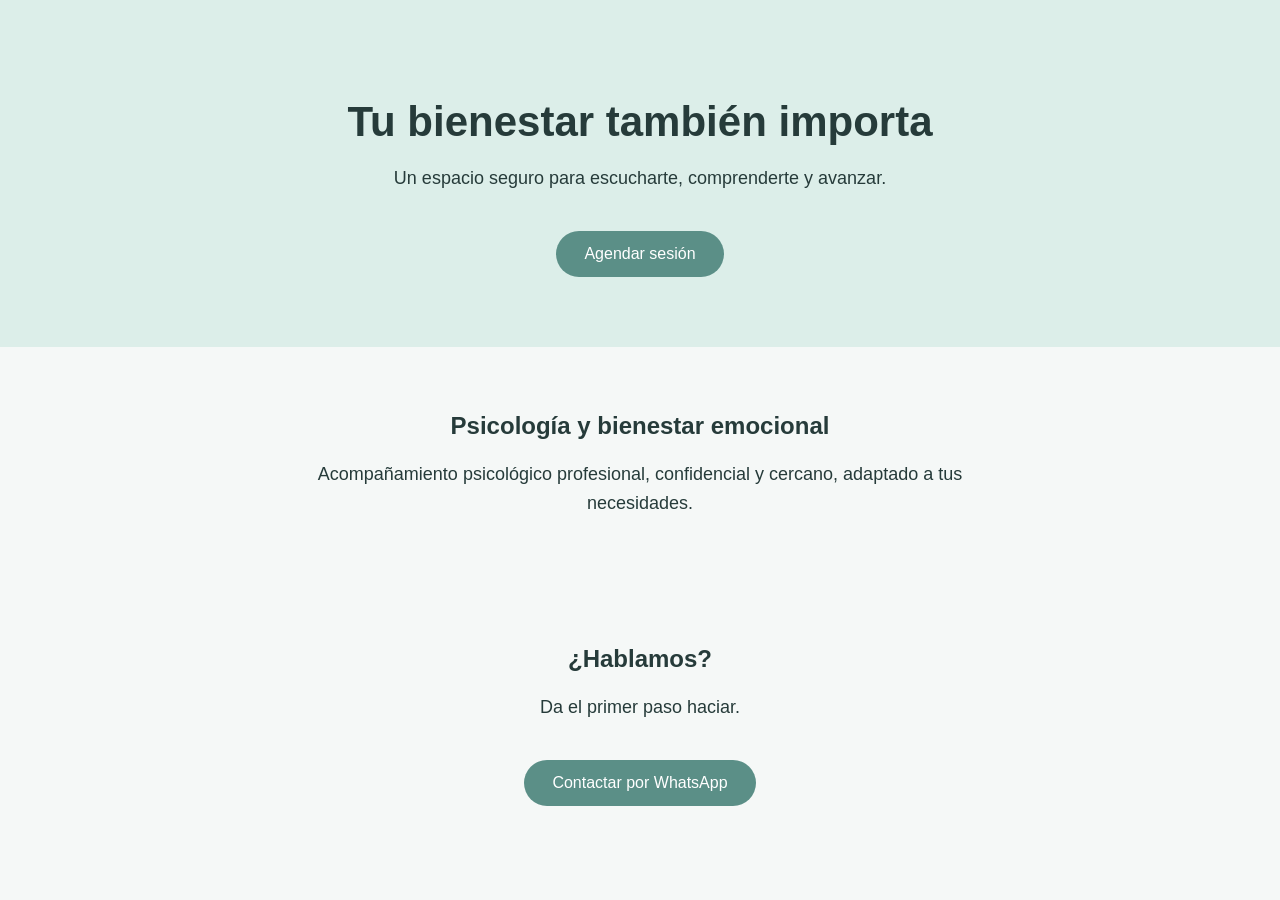
==== index.html @ 61c876c9 "borre" ====
<!DOCTYPE html>
<html lang="es">
<head>
  <meta charset="UTF-8">
  <meta name="viewport" content="width=device-width, initial-scale=1.0">
  <title>Psicología | Bienestar Emocional</title>
  <style>
    body {
      margin: 0;
      font-family: Arial, sans-serif;
      background: #f5f8f7;
      color: #263b3a;
      text-align: center;
    }

    header {
      padding: 70px 20px;
      background: #dceee9;
    }

    h1 {
      font-size: 42px;
      margin-bottom: 10px;
    }

    p {
      font-size: 18px;
      line-height: 1.6;
    }

    .btn {
      display: inline-block;
      margin-top: 20px;
      padding: 14px 28px;
      background: #5b8f87;
      color: white;
      text-decoration: none;
      border-radius: 30px;
    }

    section {
      padding: 45px 20px;
      max-width: 700px;
      margin: auto;
    }
  </style>
</head>

<body>

  <header>
    <h1>Tu bienestar también importa</h1>
    <p>Un espacio seguro para escucharte, comprenderte y avanzar.</p>
    <a href="#contacto" class="btn">Agendar sesión</a>
  </header>

  <section>
    <h2>Psicología y bienestar emocional</h2>
    <p>
      Acompañamiento psicológico profesional, confidencial y cercano,
      adaptado a tus necesidades.
    </p>
  </section>

  <section id="contacto">
    <h2>¿Hablamos?</h2>
    <p>Da el primer paso haciar.</p>
    <a href="https://wa.me/" class="btn">Contactar por WhatsApp</a>
  </section>

</body>
</html>
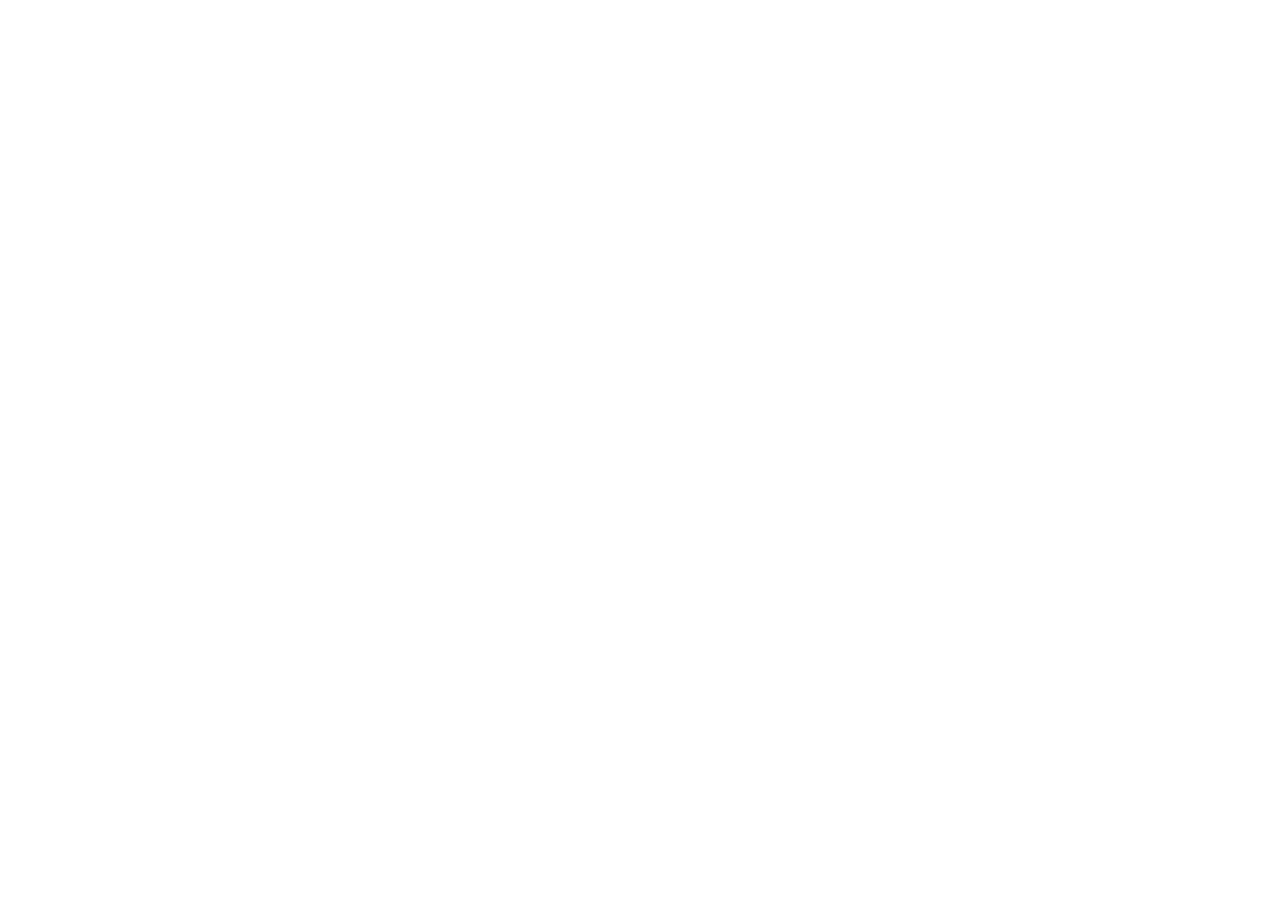
==== commit 35f6329f: "LIMPIE CODIGO" ====
--- a/index.html
+++ b/index.html
@@ -1,72 +1,17 @@
 <!DOCTYPE html>
-<html lang="es">
+<html lang="en">
 <head>
   <meta charset="UTF-8">
   <meta name="viewport" content="width=device-width, initial-scale=1.0">
-  <title>Psicología | Bienestar Emocional</title>
-  <style>
-    body {
-      margin: 0;
-      font-family: Arial, sans-serif;
-      background: #f5f8f7;
-      color: #263b3a;
-      text-align: center;
-    }
-
-    header {
-      padding: 70px 20px;
-      background: #dceee9;
-    }
-
-    h1 {
-      font-size: 42px;
-      margin-bottom: 10px;
-    }
-
-    p {
-      font-size: 18px;
-      line-height: 1.6;
-    }
-
-    .btn {
-      display: inline-block;
-      margin-top: 20px;
-      padding: 14px 28px;
-      background: #5b8f87;
-      color: white;
-      text-decoration: none;
-      border-radius: 30px;
-    }
-
-    section {
-      padding: 45px 20px;
-      max-width: 700px;
-      margin: auto;
-    }
-  </style>
+  <title>Document</title>
 </head>
-
+<link rel="stylesheet" href="css/styles.css">
+<script src="js/main.js"></script>
+<script src="js/menu.js"></script>
+<script src="js/especialistas.js"></script>
+<script src="js/reservas.js"></script>
+<script src="js/test-estres.js"></script>
 <body>
-
-  <header>
-    <h1>Tu bienestar también importa</h1>
-    <p>Un espacio seguro para escucharte, comprenderte y avanzar.</p>
-    <a href="#contacto" class="btn">Agendar sesión</a>
-  </header>
-
-  <section>
-    <h2>Psicología y bienestar emocional</h2>
-    <p>
-      Acompañamiento psicológico profesional, confidencial y cercano,
-      adaptado a tus necesidades.
-    </p>
-  </section>
-
-  <section id="contacto">
-    <h2>¿Hablamos?</h2>
-    <p>Da el primer paso haciar.</p>
-    <a href="https://wa.me/" class="btn">Contactar por WhatsApp</a>
-  </section>
-
+  
 </body>
 </html>
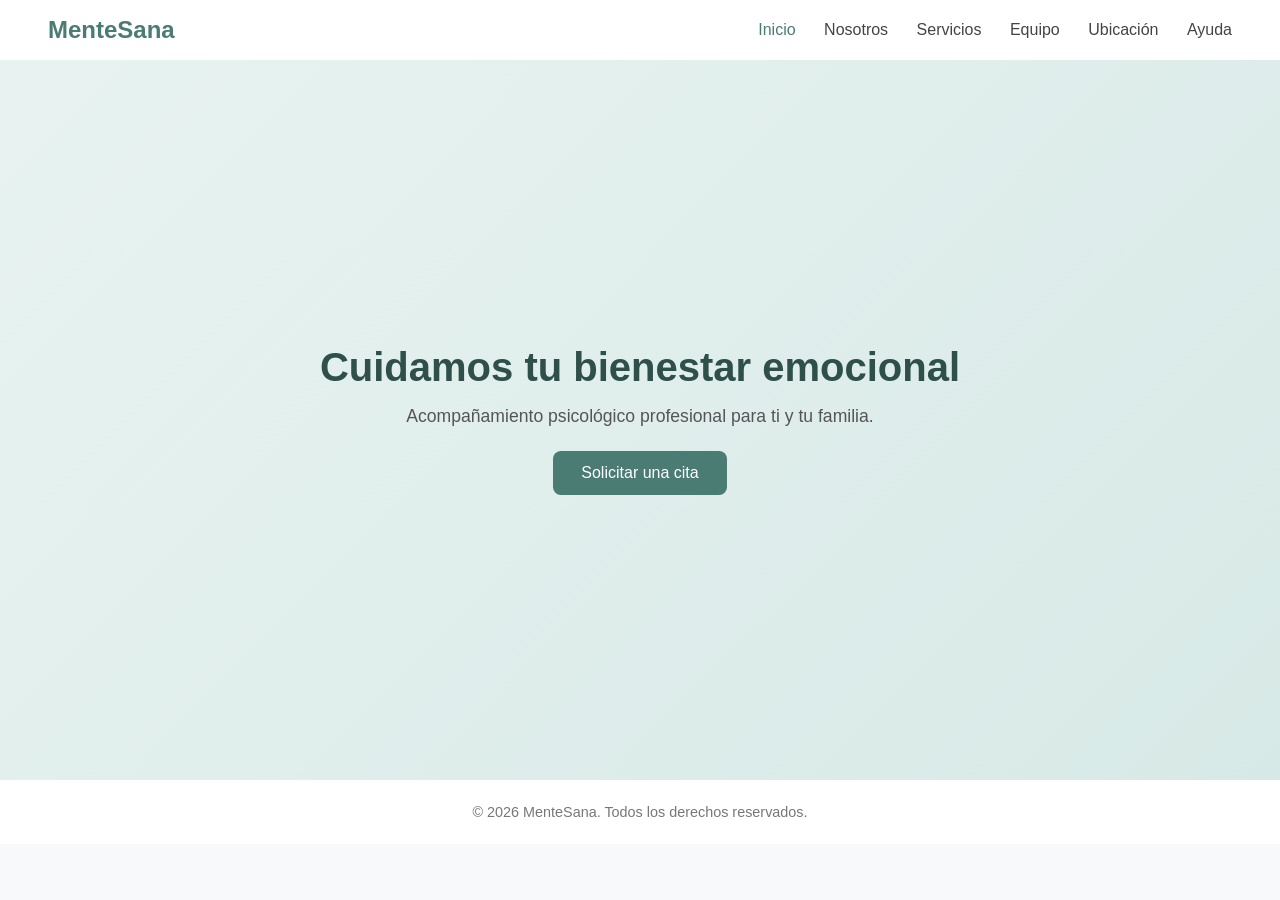
==== commit b3ab56e1: "modificacion" ====
--- a/index.html
+++ b/index.html
@@ -1,17 +1,36 @@
 <!DOCTYPE html>
-<html lang="en">
+<html lang="es">
 <head>
   <meta charset="UTF-8">
   <meta name="viewport" content="width=device-width, initial-scale=1.0">
-  <title>Document</title>
+  <title>Centro Psicológico | Inicio</title>
+  <link rel="stylesheet" href="css/styles.css">
 </head>
-<link rel="stylesheet" href="css/styles.css">
-<script src="js/main.js"></script>
-<script src="js/menu.js"></script>
-<script src="js/especialistas.js"></script>
-<script src="js/reservas.js"></script>
-<script src="js/test-estres.js"></script>
 <body>
-  
+
+  <header class="header">
+    <div class="logo">MenteSana</div>
+    <nav class="nav">
+      <a href="index.html" class="active">Inicio</a>
+      <a href="nosotros.html">Nosotros</a>
+      <a href="servicios.html">Servicios</a>
+      <a href="equipo.html">Equipo</a>
+      <a href="ubicacion.html">Ubicación</a>
+      <a href="ayuda.html">Ayuda</a>
+    </nav>
+  </header>
+
+  <section class="hero">
+    <div class="hero-content">
+      <h1>Cuidamos tu bienestar emocional</h1>
+      <p>Acompañamiento psicológico profesional para ti y tu familia.</p>
+      <a href="ayuda.html" class="btn">Solicitar una cita</a>
+    </div>
+  </section>
+
+  <footer class="footer">
+    <p>&copy; 2026 MenteSana. Todos los derechos reservados.</p>
+  </footer>
+
 </body>
 </html>
--- a/css/styles.css
+++ b/css/styles.css
@@ -0,0 +1,85 @@
+* {
+  margin: 0;
+  padding: 0;
+  box-sizing: border-box;
+  font-family: 'Segoe UI', sans-serif;
+}
+
+body {
+  background-color: #f7f9fb;
+  color: #2b2b2b;
+}
+
+/* Header */
+.header {
+  display: flex;
+  justify-content: space-between;
+  align-items: center;
+  padding: 1rem 3rem;
+  background-color: #ffffff;
+  box-shadow: 0 2px 6px rgba(0,0,0,0.08);
+}
+
+.logo {
+  font-size: 1.5rem;
+  font-weight: bold;
+  color: #4a7c73;
+}
+
+.nav a {
+  margin-left: 1.5rem;
+  text-decoration: none;
+  color: #444;
+  font-weight: 500;
+  transition: color 0.3s;
+}
+
+.nav a:hover,
+.nav a.active {
+  color: #4a7c73;
+}
+
+/* Hero */
+.hero {
+  height: 80vh;
+  display: flex;
+  align-items: center;
+  justify-content: center;
+  text-align: center;
+  background: linear-gradient(135deg, #e8f3f1, #d7e9e6);
+}
+
+.hero-content h1 {
+  font-size: 2.5rem;
+  margin-bottom: 1rem;
+  color: #2f4f4a;
+}
+
+.hero-content p {
+  font-size: 1.1rem;
+  margin-bottom: 1.5rem;
+  color: #555;
+}
+
+.btn {
+  display: inline-block;
+  padding: 0.8rem 1.8rem;
+  background-color: #4a7c73;
+  color: #fff;
+  text-decoration: none;
+  border-radius: 8px;
+  transition: background-color 0.3s;
+}
+
+.btn:hover {
+  background-color: #396056;
+}
+
+/* Footer */
+.footer {
+  text-align: center;
+  padding: 1.5rem;
+  background-color: #ffffff;
+  color: #777;
+  font-size: 0.9rem;
+}
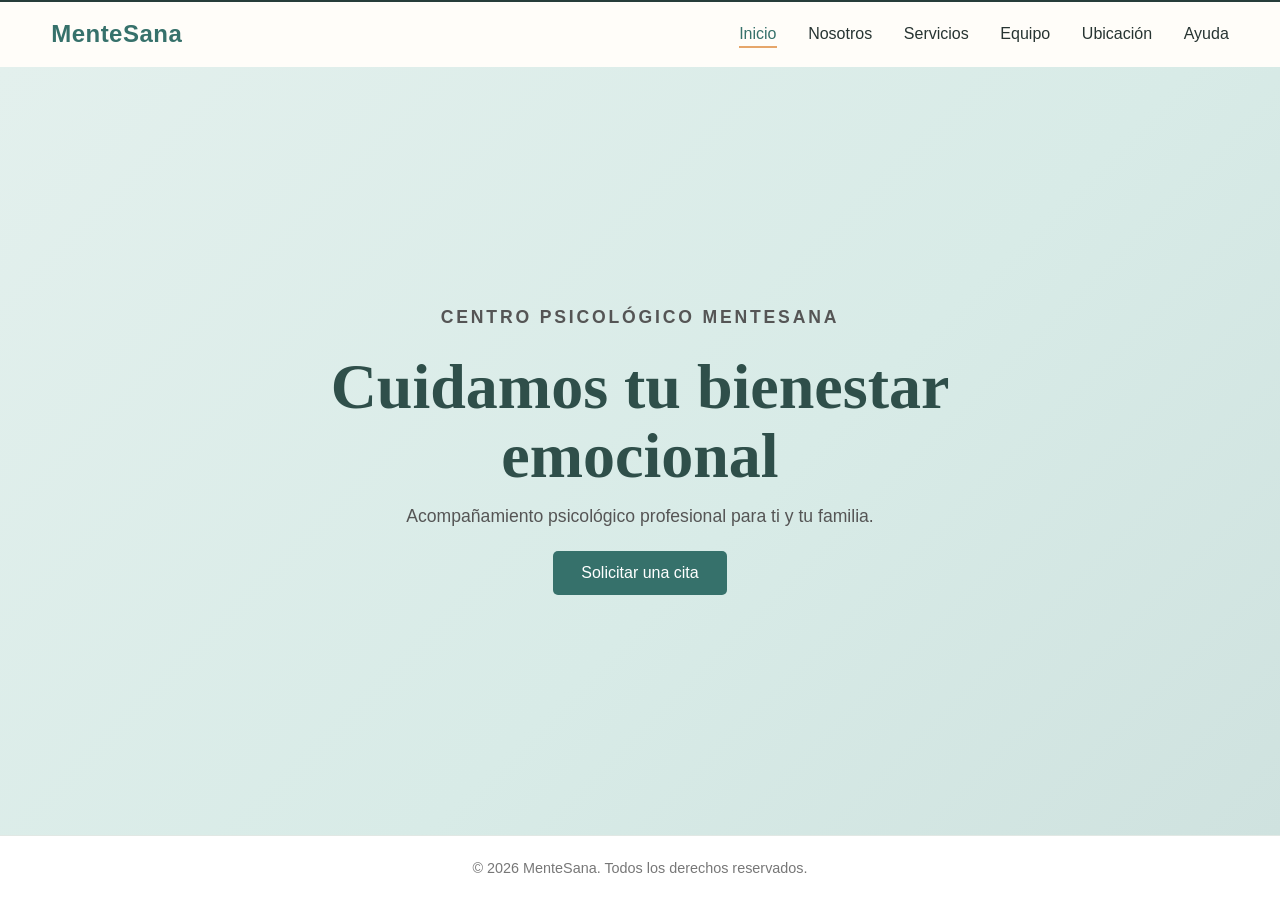
==== commit 3108adfd: "pestañas del web funcional" ====
--- a/index.html
+++ b/index.html
@@ -22,6 +22,7 @@
 
   <section class="hero">
     <div class="hero-content">
+      <p class="eyebrow">Centro psicológico MenteSana</p>
       <h1>Cuidamos tu bienestar emocional</h1>
       <p>Acompañamiento psicológico profesional para ti y tu familia.</p>
       <a href="ayuda.html" class="btn">Solicitar una cita</a>
--- a/css/styles.css
+++ b/css/styles.css
@@ -2,12 +2,15 @@
   margin: 0;
   padding: 0;
   box-sizing: border-box;
-  font-family: 'Segoe UI', sans-serif;
+  font-family: 'Trebuchet MS', sans-serif;
 }
 
 body {
-  background-color: #f7f9fb;
-  color: #2b2b2b;
+  min-height: 100vh;
+  display: flex;
+  flex-direction: column;
+  background: #f7f4ee;
+  color: #243d3b;
 }
 
 /* Header */
@@ -15,42 +18,63 @@
   display: flex;
   justify-content: space-between;
   align-items: center;
-  padding: 1rem 3rem;
-  background-color: #ffffff;
-  box-shadow: 0 2px 6px rgba(0,0,0,0.08);
+  padding: 1.15rem 3.2rem;
+  background-color: #fffdf9;
+  border-top: 2px solid #263d3b;
+  box-shadow: 0 4px 18px rgba(36, 61, 59, 0.08);
 }
 
 .logo {
+  text-decoration: none;
   font-size: 1.5rem;
   font-weight: bold;
-  color: #4a7c73;
+  letter-spacing: 0.02em;
+  color: #36716b;
 }
 
 .nav a {
-  margin-left: 1.5rem;
+  margin-left: 1.7rem;
   text-decoration: none;
-  color: #444;
+  color: #273432;
   font-weight: 500;
-  transition: color 0.3s;
+  transition: color 0.2s, border-color 0.2s;
+  border-bottom: 2px solid transparent;
+  padding-bottom: 0.25rem;
 }
 
 .nav a:hover,
 .nav a.active {
-  color: #4a7c73;
+  color: #36716b;
+  border-color: #e6a66a;
 }
 
 /* Hero */
 .hero {
-  height: 80vh;
+  flex: 1;
+  min-height: 72vh;
   display: flex;
   align-items: center;
   justify-content: center;
   text-align: center;
-  background: linear-gradient(135deg, #e8f3f1, #d7e9e6);
+  background: linear-gradient(135deg, #e3f0ed 0%, #d8ebe7 58%, #cfe2df 100%);
+  padding: 5rem 1.5rem;
+}
+
+.hero-content { max-width: 850px; }
+
+.eyebrow {
+  color: #d27e43;
+  font-size: 0.78rem;
+  font-weight: bold;
+  letter-spacing: 0.16em;
+  text-transform: uppercase;
+  margin-bottom: 1rem;
 }
 
 .hero-content h1 {
-  font-size: 2.5rem;
+  font-family: Georgia, serif;
+  font-size: clamp(2.4rem, 5vw, 4.2rem);
+  line-height: 1.08;
   margin-bottom: 1rem;
   color: #2f4f4a;
 }
@@ -64,15 +88,48 @@
 .btn {
   display: inline-block;
   padding: 0.8rem 1.8rem;
-  background-color: #4a7c73;
+  background-color: #36716b;
   color: #fff;
   text-decoration: none;
-  border-radius: 8px;
-  transition: background-color 0.3s;
+  border-radius: 5px;
+  transition: background-color 0.2s, transform 0.2s;
 }
 
 .btn:hover {
-  background-color: #396056;
+  background-color: #285b56;
+  transform: translateY(-2px);
+}
+
+.page-shell { width: min(1100px, calc(100% - 3rem)); margin: 0 auto; flex: 1; padding: 5.5rem 0; }
+.page-heading { max-width: 720px; margin-bottom: 3rem; }
+.page-heading h1 { font-family: Georgia, serif; font-size: clamp(2rem, 4vw, 3.5rem); line-height: 1.1; margin-bottom: 1rem; color: #2f4f4a; }
+.page-heading > p:last-child { color: #61706d; font-size: 1.08rem; line-height: 1.7; }
+.about-grid, .team-grid, .services-grid { display: grid; grid-template-columns: repeat(2, 1fr); gap: 1.25rem; }
+.feature-panel, .team-card, .service-card { background: #fffdf9; border: 1px solid #dce7e2; border-radius: 6px; padding: 2rem; box-shadow: 0 12px 30px rgba(36, 61, 59, 0.06); }
+.feature-panel h2, .team-card h2, .service-card h2 { font-family: Georgia, serif; margin: 1rem 0 0.75rem; color: #2f4f4a; }
+.feature-panel p, .team-card p, .service-card p { color: #64716f; line-height: 1.65; }
+.panel-number, .service-icon { color: #d27e43; font-weight: bold; letter-spacing: 0.1em; }
+.footer { margin-top: auto; text-align: center; padding: 1.5rem; background-color: #fffdf9; color: #77817f; font-size: 0.9rem; border-top: 1px solid #e1e8e4; }
+.team-grid, .services-grid { grid-template-columns: repeat(3, 1fr); }
+.avatar { width: 64px; height: 64px; display: grid; place-items: center; border-radius: 50%; background: #d8ebe7; color: #36716b; font-weight: bold; font-size: 1.15rem; }
+.avatar-alt { background: #f5dfca; color: #b86837; }
+.role, .location-label { color: #d27e43 !important; font-weight: bold; font-size: 0.85rem; }
+.location-panel, .contact-panel { display: flex; justify-content: space-between; align-items: center; gap: 2rem; padding: 2.5rem; border-radius: 6px; background: #2f5b56; color: #fffdf9; }
+.location-panel h2, .contact-panel h2 { font-family: Georgia, serif; margin: 0.7rem 0; font-size: 2rem; }
+.location-panel p, .contact-panel p { line-height: 1.7; color: #dcece8; }
+.location-panel .btn, .contact-panel .btn { background: #e6a66a; color: #243d3b; white-space: nowrap; }
+.muted { opacity: 0.8; margin-top: 0.5rem; }
+.services-grid { grid-template-columns: repeat(3, 1fr); }
+.service-card-featured { background: #e3f0ed; border-color: #b8d6d0; transform: translateY(-0.75rem); }
+
+@media (max-width: 760px) {
+  .header { align-items: flex-start; flex-direction: column; gap: 1rem; padding: 1rem 1.25rem; }
+  .nav { display: flex; flex-wrap: wrap; gap: 0.65rem 1rem; }
+  .nav a, .nav a:first-child { margin-left: 0; }
+  .page-shell { width: min(100% - 2rem, 600px); padding: 3.5rem 0; }
+  .about-grid, .team-grid, .services-grid { grid-template-columns: 1fr; }
+  .service-card-featured { transform: none; }
+  .location-panel, .contact-panel { align-items: flex-start; flex-direction: column; padding: 1.75rem; }
 }
 
 /* Footer */
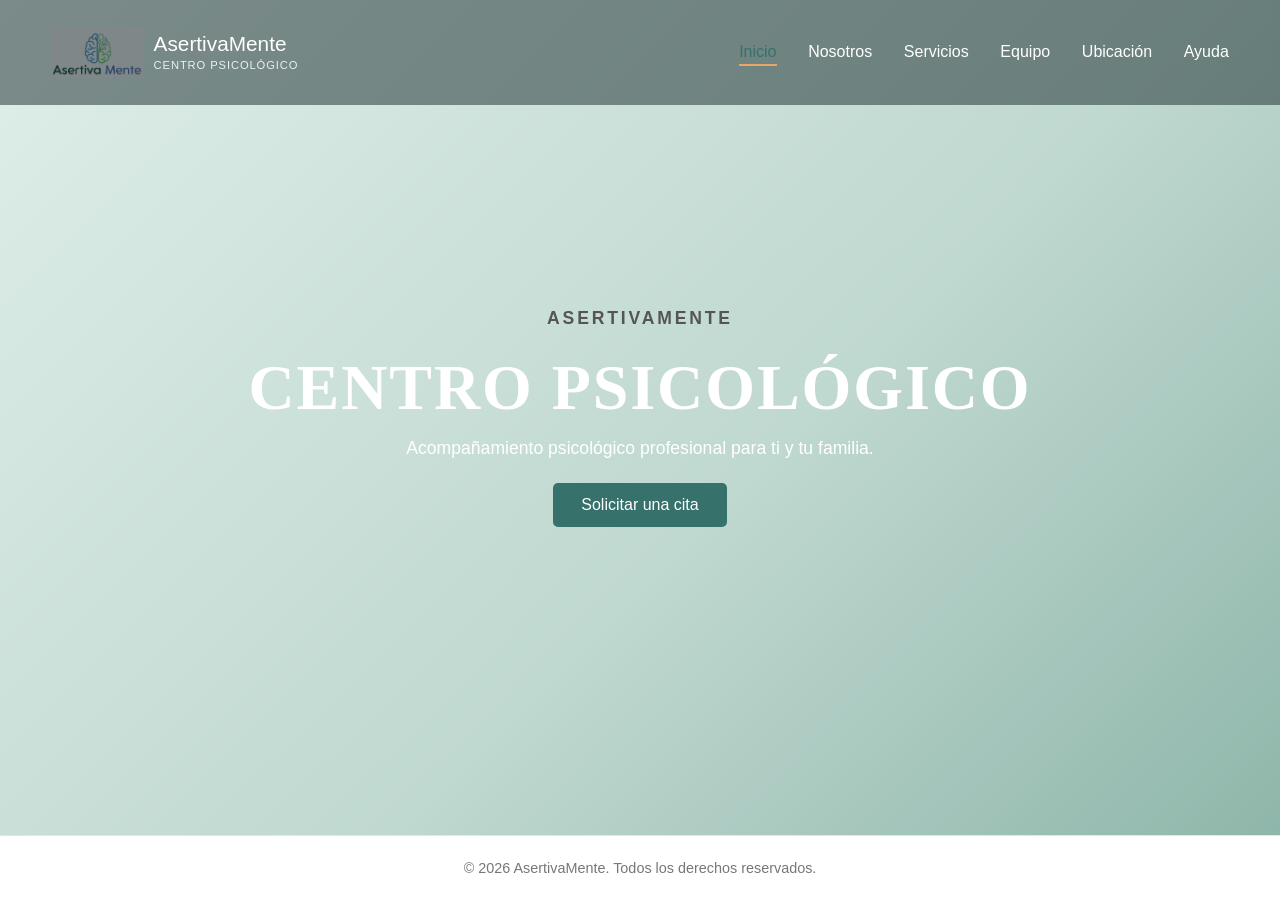
==== commit 23c66cba: "primer diseño del logo" ====
--- a/index.html
+++ b/index.html
@@ -8,8 +8,11 @@
 </head>
 <body>
 
-  <header class="header">
-    <div class="logo">MenteSana</div>
+  <header class="header home-header">
+    <a class="brand" href="index.html" aria-label="AsertivaMente, inicio">
+      <img src="img/logocentro.png" alt="Logo AsertivaMente Centro Psicológico">
+      <span class="brand-copy"><strong>AsertivaMente</strong><small>Centro Psicológico</small></span>
+    </a>
     <nav class="nav">
       <a href="index.html" class="active">Inicio</a>
       <a href="nosotros.html">Nosotros</a>
@@ -22,15 +25,15 @@
 
   <section class="hero">
     <div class="hero-content">
-      <p class="eyebrow">Centro psicológico MenteSana</p>
-      <h1>Cuidamos tu bienestar emocional</h1>
+      <p class="eyebrow">AsertivaMente</p>
+      <h1>Centro psicológico</h1>
       <p>Acompañamiento psicológico profesional para ti y tu familia.</p>
       <a href="ayuda.html" class="btn">Solicitar una cita</a>
     </div>
   </section>
 
   <footer class="footer">
-    <p>&copy; 2026 MenteSana. Todos los derechos reservados.</p>
+    <p>&copy; 2026 AsertivaMente. Todos los derechos reservados.</p>
   </footer>
 
 </body>
--- a/css/styles.css
+++ b/css/styles.css
@@ -19,9 +19,68 @@
   justify-content: space-between;
   align-items: center;
   padding: 1.15rem 3.2rem;
-  background-color: #fffdf9;
+  background-color: #eef0ee;
   border-top: 2px solid #263d3b;
   box-shadow: 0 4px 18px rgba(36, 61, 59, 0.08);
+}
+
+.brand {
+  display: inline-flex;
+  align-items: center;
+  gap: 0.65rem;
+  color: #145a55;
+  text-decoration: none;
+  font-size: 1.15rem;
+  font-weight: 400;
+  white-space: nowrap;
+}
+
+.brand img {
+  width: 92px;
+  height: 68px;
+  display: block;
+  object-fit: contain;
+  mix-blend-mode: multiply;
+}
+
+.brand-copy {
+  display: flex;
+  flex-direction: column;
+  line-height: 1.1;
+}
+
+.brand-copy strong {
+  font-size: 1.3rem;
+  font-weight: 500;
+}
+
+.brand-copy small {
+  margin-top: 0.22rem;
+  color: #5f7890;
+  font-size: 0.7rem;
+  letter-spacing: 0.08em;
+  text-transform: uppercase;
+}
+
+.home-header {
+  position: absolute;
+  z-index: 2;
+  width: 100%;
+  background: rgba(22, 40, 42, 0.5);
+  border-top: 0;
+  box-shadow: none;
+}
+
+.home-header .nav a {
+  color: #fff;
+}
+
+.home-header .brand {
+  color: #fff;
+}
+
+.home-header .brand-copy small {
+  color: #e8f2f0;
 }
 
 .logo {
@@ -56,7 +115,7 @@
   align-items: center;
   justify-content: center;
   text-align: center;
-  background: linear-gradient(135deg, #e3f0ed 0%, #d8ebe7 58%, #cfe2df 100%);
+  background: linear-gradient(135deg, #dfeee9 0%, #bfd8d0 58%, #8fb6aa 100%);
   padding: 5rem 1.5rem;
 }
 
@@ -77,6 +136,16 @@
   line-height: 1.08;
   margin-bottom: 1rem;
   color: #2f4f4a;
+}
+
+.home-header + .hero .hero-content h1 {
+  color: #fff;
+  text-transform: uppercase;
+  letter-spacing: 0.03em;
+}
+
+.home-header + .hero .hero-content p:not(.eyebrow) {
+  color: #fff;
 }
 
 .hero-content p {
@@ -124,8 +193,11 @@
 
 @media (max-width: 760px) {
   .header { align-items: flex-start; flex-direction: column; gap: 1rem; padding: 1rem 1.25rem; }
+  .home-header { position: relative; background: #2f5b56; }
   .nav { display: flex; flex-wrap: wrap; gap: 0.65rem 1rem; }
   .nav a, .nav a:first-child { margin-left: 0; }
+  .brand img { width: 78px; height: 58px; }
+  .brand-copy strong { font-size: 1.1rem; }
   .page-shell { width: min(100% - 2rem, 600px); padding: 3.5rem 0; }
   .about-grid, .team-grid, .services-grid { grid-template-columns: 1fr; }
   .service-card-featured { transform: none; }
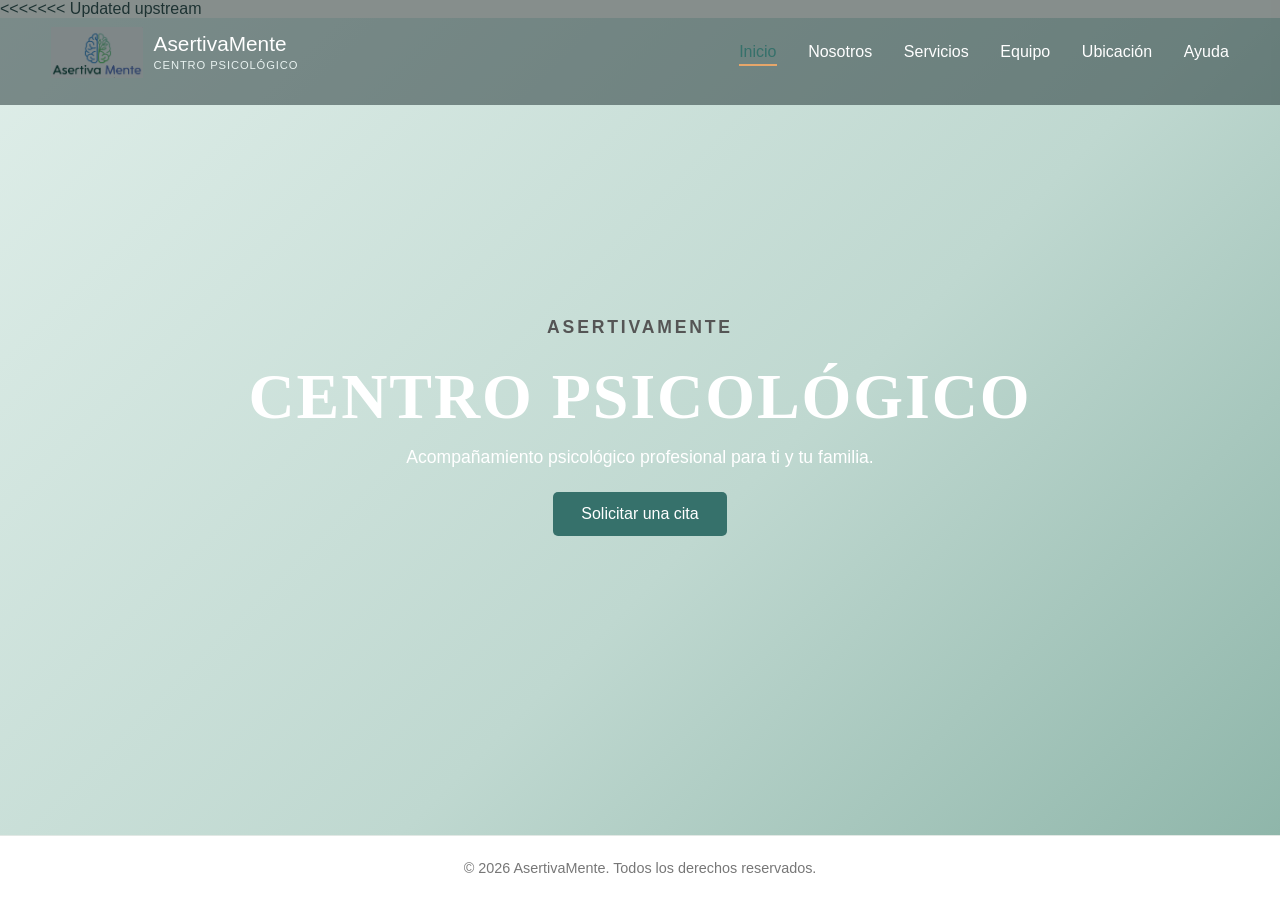
==== commit df355875: "mod9" ====
--- a/index.html
+++ b/index.html
@@ -3,7 +3,8 @@
 <head>
   <meta charset="UTF-8">
   <meta name="viewport" content="width=device-width, initial-scale=1.0">
-  <title>Centro Psicológico | Inicio</title>
+<<<<<<< Updated upstream
+  <title>Centr Psicológico | Inicio</title>
   <link rel="stylesheet" href="css/styles.css">
 </head>
 <body>
@@ -35,6 +36,6 @@
   <footer class="footer">
     <p>&copy; 2026 AsertivaMente. Todos los derechos reservados.</p>
   </footer>
-
+    
 </body>
 </html>
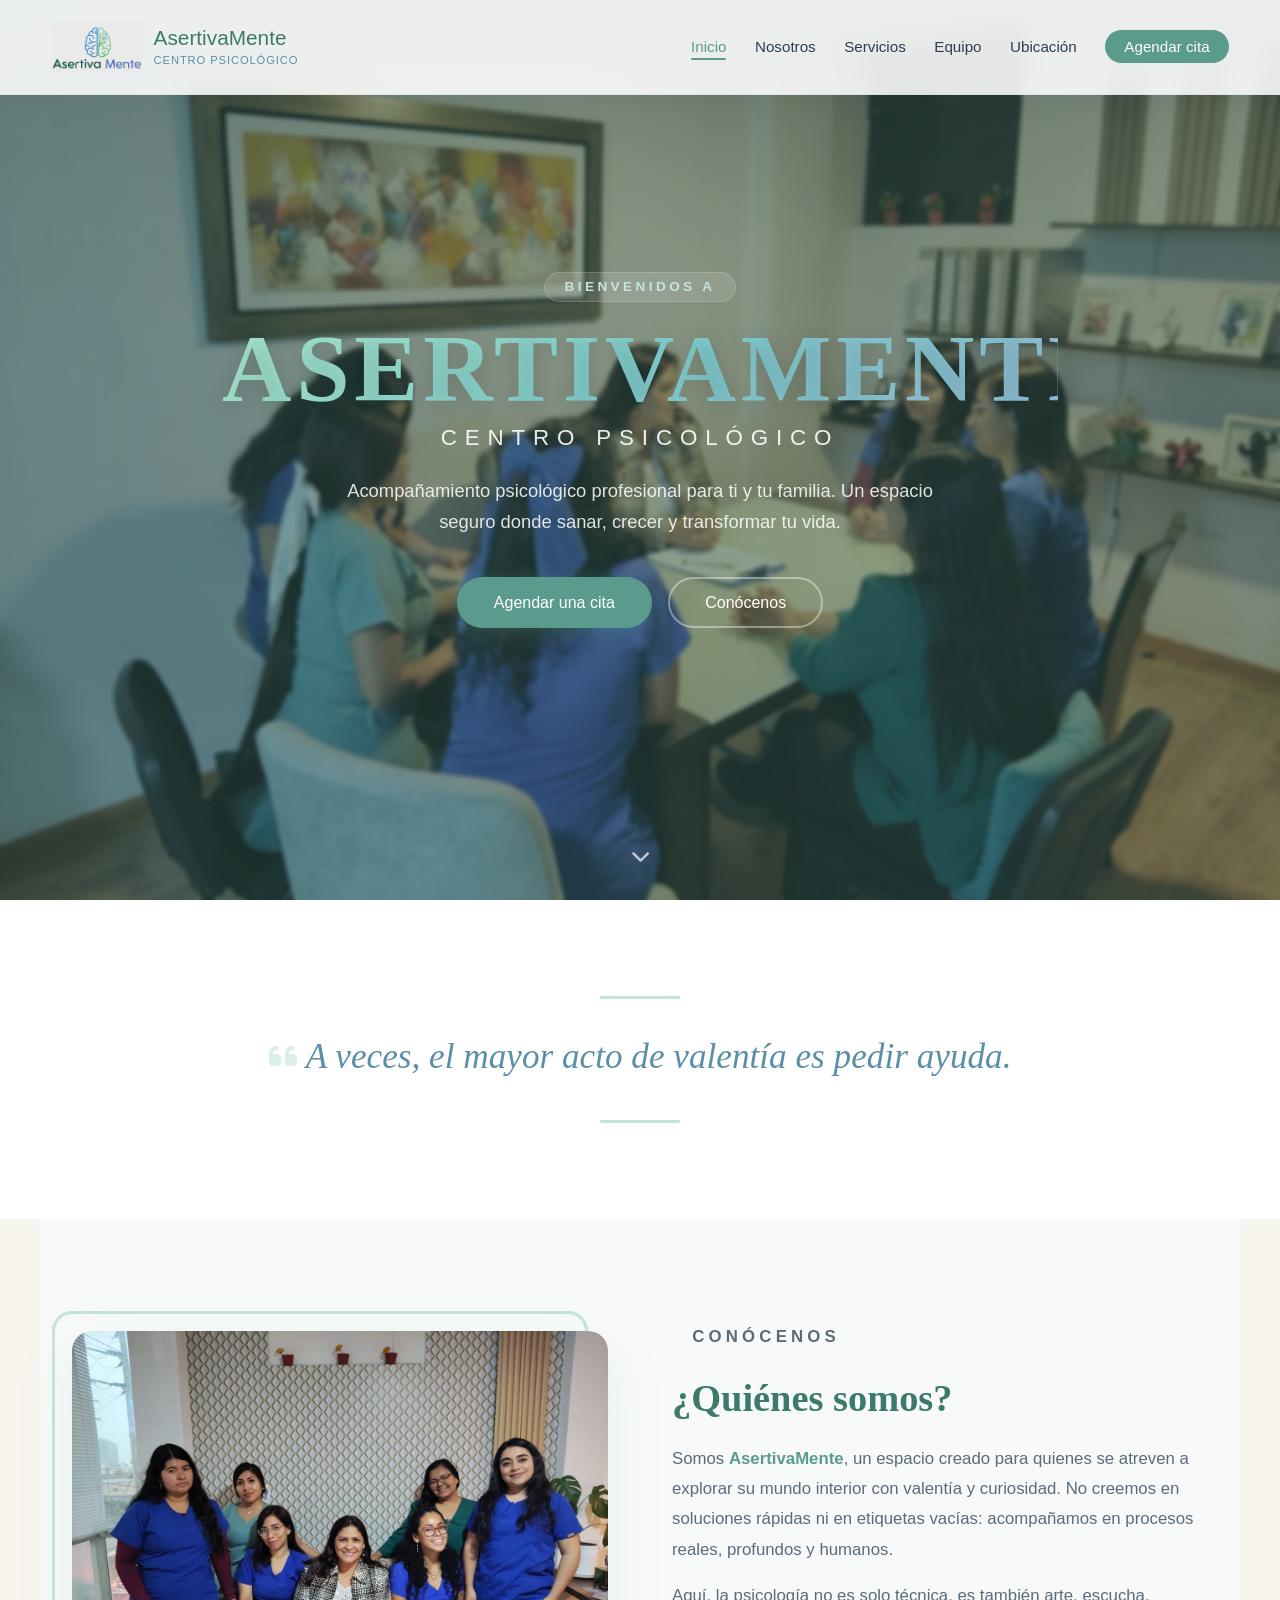
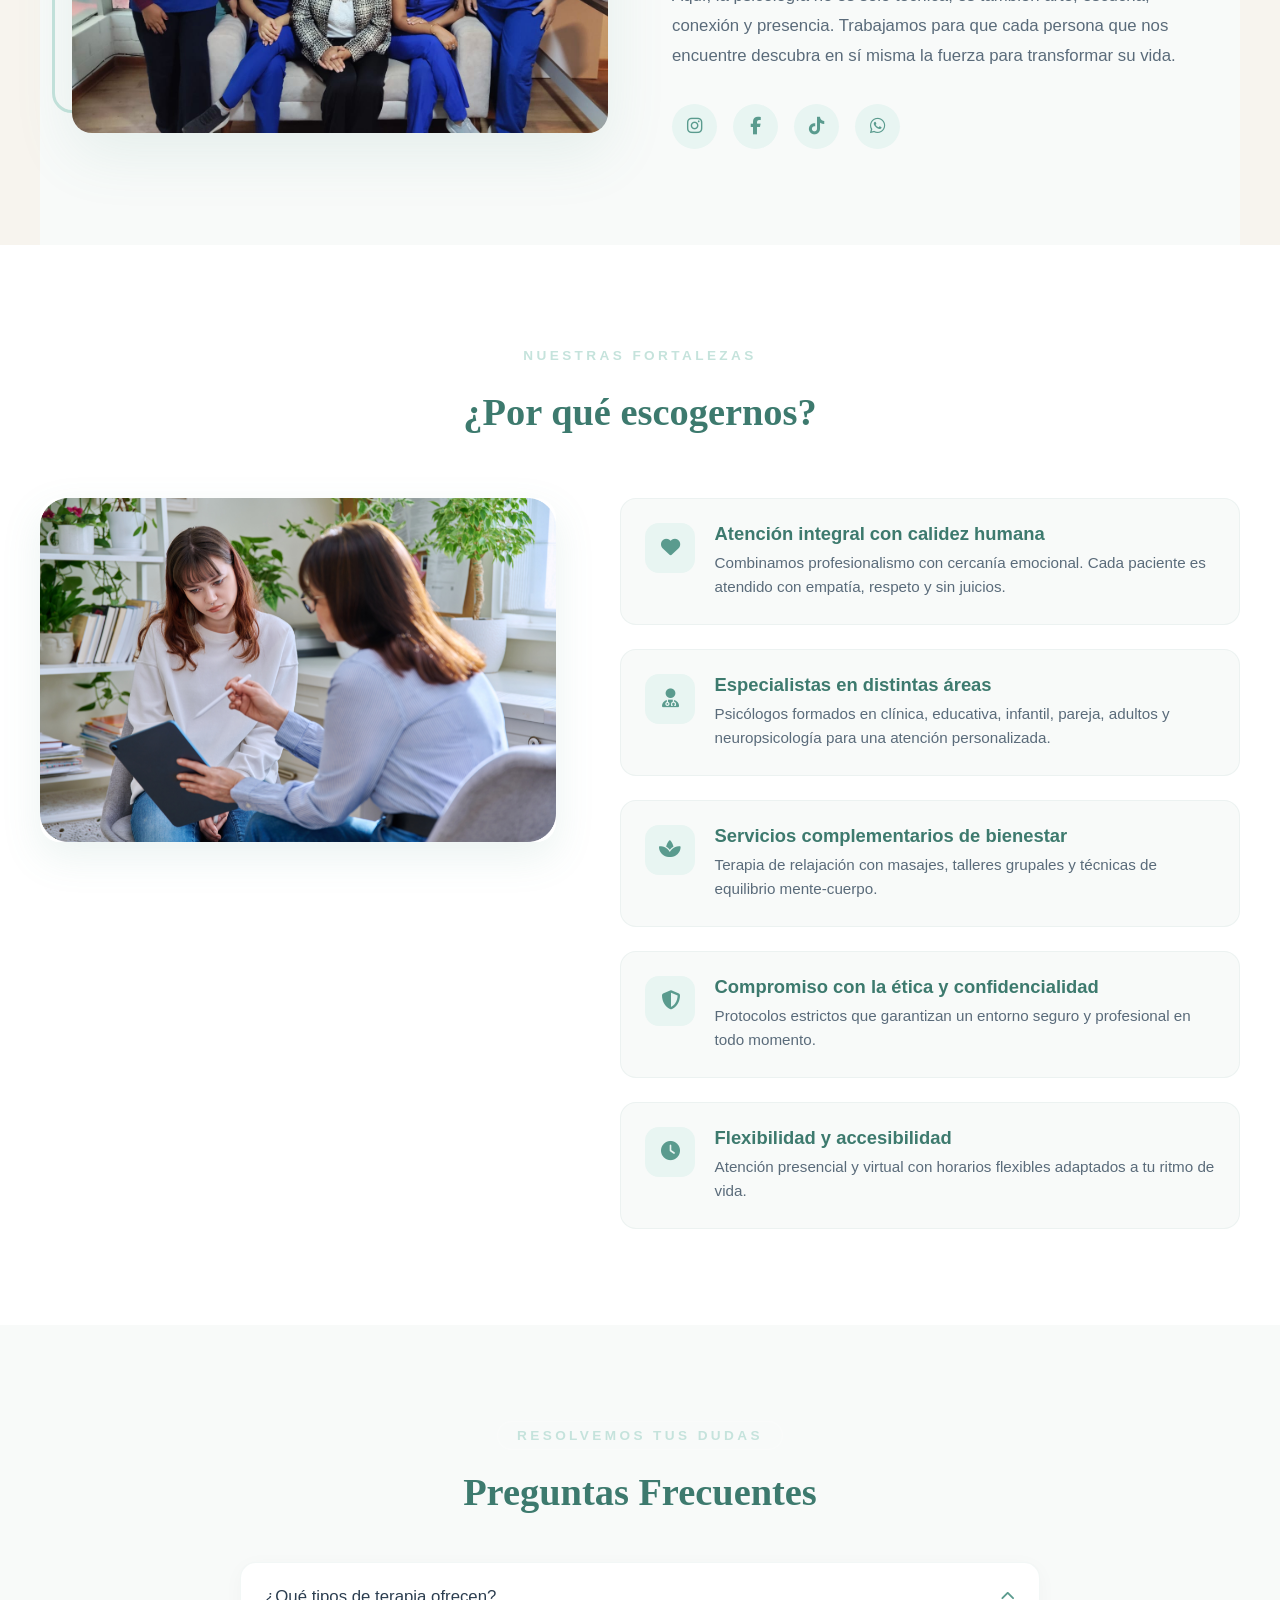
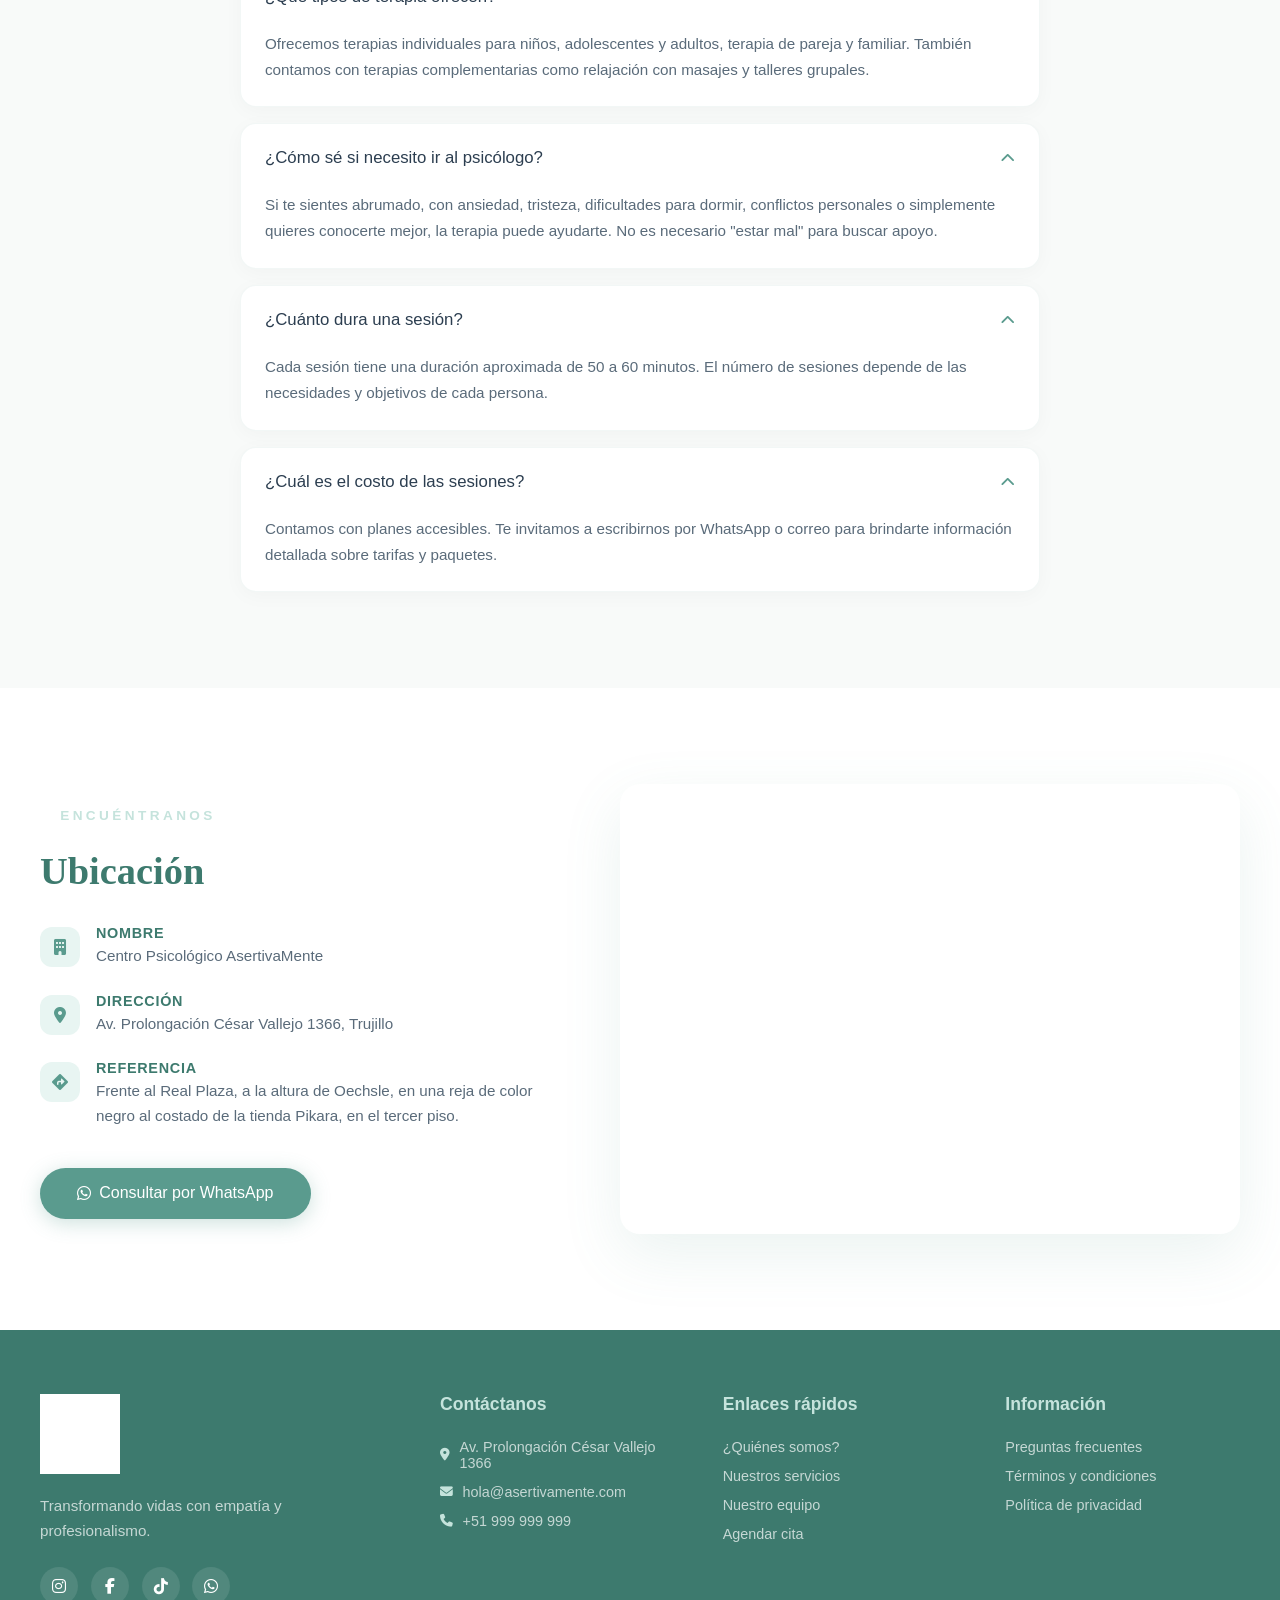
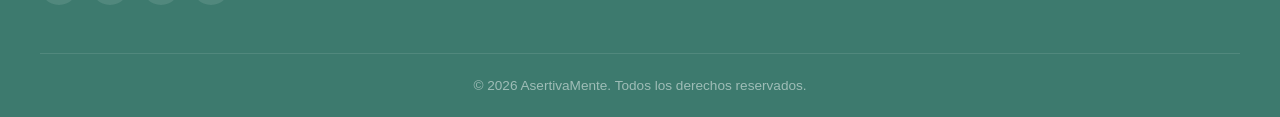
==== commit 12d8d2fb: "dando primer boceto a la web de inicio" ====
--- a/index.html
+++ b/index.html
@@ -3,39 +3,270 @@
 <head>
   <meta charset="UTF-8">
   <meta name="viewport" content="width=device-width, initial-scale=1.0">
-<<<<<<< Updated upstream
-  <title>Centr Psicológico | Inicio</title>
+  <title>AsertivaMente | Centro Psicológico en Trujillo</title>
   <link rel="stylesheet" href="css/styles.css">
+  <link rel="stylesheet" href="https://cdnjs.cloudflare.com/ajax/libs/font-awesome/6.4.0/css/all.min.css">
 </head>
 <body>
 
-  <header class="header home-header">
+  <header class="header home-header" id="header">
     <a class="brand" href="index.html" aria-label="AsertivaMente, inicio">
       <img src="img/logocentro.png" alt="Logo AsertivaMente Centro Psicológico">
       <span class="brand-copy"><strong>AsertivaMente</strong><small>Centro Psicológico</small></span>
     </a>
-    <nav class="nav">
+    <button class="menu-toggle" id="menuToggle" aria-label="Abrir menú">
+      <i class="fas fa-bars"></i>
+    </button>
+    <nav class="nav" id="mainNav" aria-label="Navegación principal">
       <a href="index.html" class="active">Inicio</a>
       <a href="nosotros.html">Nosotros</a>
       <a href="servicios.html">Servicios</a>
       <a href="equipo.html">Equipo</a>
       <a href="ubicacion.html">Ubicación</a>
-      <a href="ayuda.html">Ayuda</a>
+      <a href="ayuda.html" class="nav-cta">Agendar cita</a>
     </nav>
   </header>
 
-  <section class="hero">
-    <div class="hero-content">
-      <p class="eyebrow">AsertivaMente</p>
-      <h1>Centro psicológico</h1>
-      <p>Acompañamiento psicológico profesional para ti y tu familia.</p>
-      <a href="ayuda.html" class="btn">Solicitar una cita</a>
+  <main>
+    <!-- HERO -->
+    <section class="hero-home">
+      <div class="hero-overlay"></div>
+      <div class="hero-content-home reveal">
+        <p class="eyebrow-home">Bienvenidos a</p>
+        <h1 class="hero-title">ASERTIVAMENTE</h1>
+        <p class="hero-subtitle">Centro Psicológico</p>
+        <p class="hero-desc">Acompañamiento psicológico profesional para ti y tu familia. Un espacio seguro donde sanar, crecer y transformar tu vida.</p>
+        <div class="hero-buttons">
+          <a href="ayuda.html" class="btn btn-primary">Agendar una cita</a>
+          <a href="#quienes-somos" class="btn btn-outline">Conócenos</a>
+        </div>
+      </div>
+      <div class="scroll-indicator">
+        <i class="fas fa-chevron-down"></i>
+      </div>
+    </section>
+
+    <!-- CITA -->
+    <section class="quote-section">
+      <div class="quote-container reveal">
+        <div class="quote-line"></div>
+        <blockquote>
+          <i class="fas fa-quote-left quote-icon"></i>
+          A veces, el mayor acto de valentía es pedir ayuda.
+        </blockquote>
+        <div class="quote-line"></div>
+      </div>
+    </section>
+
+    <!-- ¿QUIÉNES SOMOS? -->
+    <section class="about-home" id="quienes-somos">
+      <div class="about-image reveal-left">
+        <img src="img/equipo.jpg" alt="Equipo de psicólogos AsertivaMente">
+        <div class="about-image-decor"></div>
+      </div>
+      <div class="about-content reveal-right">
+        <p class="eyebrow-home">Conócenos</p>
+        <h2>¿Quiénes somos?</h2>
+        <p>Somos <strong>AsertivaMente</strong>, un espacio creado para quienes se atreven a explorar su mundo interior con valentía y curiosidad. No creemos en soluciones rápidas ni en etiquetas vacías: acompañamos en procesos reales, profundos y humanos.</p>
+        <p>Aquí, la psicología no es solo técnica, es también arte, escucha, conexión y presencia. Trabajamos para que cada persona que nos encuentre descubra en sí misma la fuerza para transformar su vida.</p>
+        <div class="social-links">
+          <a href="#" aria-label="Instagram"><i class="fab fa-instagram"></i></a>
+          <a href="#" aria-label="Facebook"><i class="fab fa-facebook-f"></i></a>
+          <a href="#" aria-label="TikTok"><i class="fab fa-tiktok"></i></a>
+          <a href="#" aria-label="WhatsApp"><i class="fab fa-whatsapp"></i></a>
+        </div>
+      </div>
+    </section>
+
+    <!-- ¿POR QUÉ ESCOGERNOS? -->
+    <section class="why-us">
+      <div class="why-header reveal">
+        <p class="eyebrow-home">Nuestras fortalezas</p>
+        <h2>¿Por qué escogernos?</h2>
+      </div>
+      <div class="why-wrapper">
+        <div class="why-image reveal-left">
+          <img src="img/porque-escogernos.png" alt="Diversidad y bienestar emocional">
+        </div>
+        <div class="why-grid">
+          <article class="why-card reveal">
+            <div class="why-icon"><i class="fas fa-heart"></i></div>
+            <div class="why-text">
+              <h3>Atención integral con calidez humana</h3>
+              <p>Combinamos profesionalismo con cercanía emocional. Cada paciente es atendido con empatía, respeto y sin juicios.</p>
+            </div>
+          </article>
+          <article class="why-card reveal">
+            <div class="why-icon"><i class="fas fa-user-md"></i></div>
+            <div class="why-text">
+              <h3>Especialistas en distintas áreas</h3>
+              <p>Psicólogos formados en clínica, educativa, infantil, pareja, adultos y neuropsicología para una atención personalizada.</p>
+            </div>
+          </article>
+          <article class="why-card reveal">
+            <div class="why-icon"><i class="fas fa-spa"></i></div>
+            <div class="why-text">
+              <h3>Servicios complementarios de bienestar</h3>
+              <p>Terapia de relajación con masajes, talleres grupales y técnicas de equilibrio mente-cuerpo.</p>
+            </div>
+          </article>
+          <article class="why-card reveal">
+            <div class="why-icon"><i class="fas fa-shield-alt"></i></div>
+            <div class="why-text">
+              <h3>Compromiso con la ética y confidencialidad</h3>
+              <p>Protocolos estrictos que garantizan un entorno seguro y profesional en todo momento.</p>
+            </div>
+          </article>
+          <article class="why-card reveal">
+            <div class="why-icon"><i class="fas fa-clock"></i></div>
+            <div class="why-text">
+              <h3>Flexibilidad y accesibilidad</h3>
+              <p>Atención presencial y virtual con horarios flexibles adaptados a tu ritmo de vida.</p>
+            </div>
+          </article>
+        </div>
+      </div>
+    </section>
+
+    <!-- PREGUNTAS FRECUENTES -->
+    <section class="faq-section">
+      <div class="faq-header reveal">
+        <p class="eyebrow-home">Resolvemos tus dudas</p>
+        <h2>Preguntas Frecuentes</h2>
+      </div>
+      <div class="faq-container">
+        <div class="faq-item reveal">
+          <button class="faq-question" aria-expanded="false">
+            <span>¿Qué tipos de terapia ofrecen?</span>
+            <i class="fas fa-chevron-down"></i>
+          </button>
+          <div class="faq-answer">
+            <p>Ofrecemos terapias individuales para niños, adolescentes y adultos, terapia de pareja y familiar. También contamos con terapias complementarias como relajación con masajes y talleres grupales.</p>
+          </div>
+        </div>
+        <div class="faq-item reveal">
+          <button class="faq-question" aria-expanded="false">
+            <span>¿Cómo sé si necesito ir al psicólogo?</span>
+            <i class="fas fa-chevron-down"></i>
+          </button>
+          <div class="faq-answer">
+            <p>Si te sientes abrumado, con ansiedad, tristeza, dificultades para dormir, conflictos personales o simplemente quieres conocerte mejor, la terapia puede ayudarte. No es necesario "estar mal" para buscar apoyo.</p>
+          </div>
+        </div>
+        <div class="faq-item reveal">
+          <button class="faq-question" aria-expanded="false">
+            <span>¿Cuánto dura una sesión?</span>
+            <i class="fas fa-chevron-down"></i>
+          </button>
+          <div class="faq-answer">
+            <p>Cada sesión tiene una duración aproximada de 50 a 60 minutos. El número de sesiones depende de las necesidades y objetivos de cada persona.</p>
+          </div>
+        </div>
+        <div class="faq-item reveal">
+          <button class="faq-question" aria-expanded="false">
+            <span>¿Cuál es el costo de las sesiones?</span>
+            <i class="fas fa-chevron-down"></i>
+          </button>
+          <div class="faq-answer">
+            <p>Contamos con planes accesibles. Te invitamos a escribirnos por WhatsApp o correo para brindarte información detallada sobre tarifas y paquetes.</p>
+          </div>
+        </div>
+      </div>
+    </section>
+
+    <!-- UBICACIÓN -->
+    <section class="location-home" id="ubicacion">
+      <div class="location-content">
+        <div class="location-info reveal-left">
+          <p class="eyebrow-home">Encuéntranos</p>
+          <h2>Ubicación</h2>
+          <ul class="location-list">
+            <li>
+              <i class="fas fa-building"></i>
+              <div>
+                <strong>Nombre</strong>
+                <span>Centro Psicológico AsertivaMente</span>
+              </div>
+            </li>
+            <li>
+              <i class="fas fa-map-marker-alt"></i>
+              <div>
+                <strong>Dirección</strong>
+                <span>Av. Prolongación César Vallejo 1366, Trujillo</span>
+              </div>
+            </li>
+            <li>
+              <i class="fas fa-directions"></i>
+              <div>
+                <strong>Referencia</strong>
+                <span>Frente al Real Plaza, a la altura de Oechsle, en una reja de color negro al costado de la tienda Pikara, en el tercer piso.</span>
+              </div>
+            </li>
+          </ul>
+          <a href="https://wa.me/51999999999" class="btn btn-primary" target="_blank">
+            <i class="fab fa-whatsapp"></i> Consultar por WhatsApp
+          </a>
+        </div>
+        <div class="location-map reveal-right">
+          <iframe 
+            src="https://www.google.com/maps?q=Av.+Prol.+C%C3%A9sar+Vallejo+1366,+Trujillo&output=embed" 
+            width="100%" 
+            height="100%" 
+            style="border:0; border-radius: 16px;" 
+            allowfullscreen="" 
+            loading="lazy" 
+            referrerpolicy="no-referrer-when-downgrade"
+            title="Ubicación AsertivaMente">
+          </iframe>
+        </div>
+      </div>
+    </section>
+  </main>
+
+  <!-- FOOTER -->
+  <footer class="footer-home">
+    <div class="footer-grid">
+      <div class="footer-brand">
+        <img src="img/logoasertivamente.jpg" alt="Logo AsertivaMente">
+        <p>Transformando vidas con empatía y profesionalismo.</p>
+        <div class="footer-social">
+          <a href="#" aria-label="Instagram"><i class="fab fa-instagram"></i></a>
+          <a href="#" aria-label="Facebook"><i class="fab fa-facebook-f"></i></a>
+          <a href="#" aria-label="TikTok"><i class="fab fa-tiktok"></i></a>
+          <a href="#" aria-label="WhatsApp"><i class="fab fa-whatsapp"></i></a>
+        </div>
+      </div>
+      <div class="footer-col">
+        <h4>Contáctanos</h4>
+        <ul>
+          <li><i class="fas fa-map-marker-alt"></i> Av. Prolongación César Vallejo 1366</li>
+          <li><i class="fas fa-envelope"></i> hola@asertivamente.com</li>
+          <li><i class="fas fa-phone"></i> +51 999 999 999</li>
+        </ul>
+      </div>
+      <div class="footer-col">
+        <h4>Enlaces rápidos</h4>
+        <ul>
+          <li><a href="nosotros.html">¿Quiénes somos?</a></li>
+          <li><a href="servicios.html">Nuestros servicios</a></li>
+          <li><a href="equipo.html">Nuestro equipo</a></li>
+          <li><a href="ayuda.html">Agendar cita</a></li>
+        </ul>
+      </div>
+      <div class="footer-col">
+        <h4>Información</h4>
+        <ul>
+          <li><a href="#">Preguntas frecuentes</a></li>
+          <li><a href="#">Términos y condiciones</a></li>
+          <li><a href="#">Política de privacidad</a></li>
+        </ul>
+      </div>
     </div>
-  </section>
-
-  <footer class="footer">
-    <p>&copy; 2026 AsertivaMente. Todos los derechos reservados.</p>
+    <div class="footer-bottom">
+      <p>&copy; 2026 AsertivaMente. Todos los derechos reservados.</p>
+    </div>
   </footer>
-    
+
+  <script src="js/script.js"></script>
 </body>
 </html>
--- a/css/styles.css
+++ b/css/styles.css
@@ -13,7 +13,9 @@
   color: #243d3b;
 }
 
-/* Header */
+/* =========================================
+   HEADER BASE (para todas las páginas)
+   ========================================= */
 .header {
   display: flex;
   justify-content: space-between;
@@ -62,27 +64,6 @@
   text-transform: uppercase;
 }
 
-.home-header {
-  position: absolute;
-  z-index: 2;
-  width: 100%;
-  background: rgba(22, 40, 42, 0.5);
-  border-top: 0;
-  box-shadow: none;
-}
-
-.home-header .nav a {
-  color: #fff;
-}
-
-.home-header .brand {
-  color: #fff;
-}
-
-.home-header .brand-copy small {
-  color: #e8f2f0;
-}
-
 .logo {
   text-decoration: none;
   font-size: 1.5rem;
@@ -107,7 +88,9 @@
   border-color: #e6a66a;
 }
 
-/* Hero */
+/* =========================================
+   HERO BASE (compatibilidad otras páginas)
+   ========================================= */
 .hero {
   flex: 1;
   min-height: 72vh;
@@ -191,6 +174,9 @@
 .services-grid { grid-template-columns: repeat(3, 1fr); }
 .service-card-featured { background: #e3f0ed; border-color: #b8d6d0; transform: translateY(-0.75rem); }
 
+/* =========================================
+   MEDIA QUERY BASE (para todas las páginas)
+   ========================================= */
 @media (max-width: 760px) {
   .header { align-items: flex-start; flex-direction: column; gap: 1rem; padding: 1rem 1.25rem; }
   .home-header { position: relative; background: #2f5b56; }
@@ -204,11 +190,820 @@
   .location-panel, .contact-panel { align-items: flex-start; flex-direction: column; padding: 1.75rem; }
 }
 
-/* Footer */
+/* =========================================
+   FOOTER BASE
+   ========================================= */
 .footer {
   text-align: center;
   padding: 1.5rem;
   background-color: #ffffff;
   color: #777;
   font-size: 0.9rem;
-}+}
+
+/* ============================================================
+   NUEVOS ESTILOS PARA EL INICIO (index.html)
+   Paleta: Verde pastel suave + Azul pastel
+   ============================================================ */
+
+/* Header home fijo con glassmorphism */
+.home-header {
+  position: fixed;
+  top: 0;
+  left: 0;
+  width: 100%;
+  z-index: 1000;
+  background: rgba(255, 255, 255, 0.88);
+  backdrop-filter: blur(12px);
+  -webkit-backdrop-filter: blur(12px);
+  border-top: none;
+  border-bottom: 1px solid rgba(90, 155, 142, 0.1);
+  box-shadow: 0 2px 20px rgba(0, 0, 0, 0.04);
+  transition: all 0.4s cubic-bezier(0.4, 0, 0.2, 1);
+  padding: 0.8rem 3.2rem;
+}
+
+.home-header.scrolled {
+  background: rgba(255, 255, 255, 0.96);
+  box-shadow: 0 4px 30px rgba(0, 0, 0, 0.08);
+  padding: 0.6rem 3.2rem;
+}
+
+.home-header .brand {
+  color: #3d7a6e;
+}
+
+.home-header .brand-copy small {
+  color: #5a8fa8;
+}
+
+.home-header .nav a {
+  color: #2c3e50;
+  font-weight: 500;
+  font-size: 0.95rem;
+  margin-left: 1.5rem;
+  position: relative;
+  border-bottom: none;
+  padding-bottom: 0.3rem;
+}
+
+.home-header .nav a::after {
+  content: '';
+  position: absolute;
+  bottom: 0;
+  left: 0;
+  width: 0;
+  height: 2px;
+  background: #5a9b8e;
+  transition: width 0.3s ease;
+  border-radius: 2px;
+}
+
+.home-header .nav a:hover::after,
+.home-header .nav a.active::after {
+  width: 100%;
+}
+
+.home-header .nav a:hover,
+.home-header .nav a.active {
+  color: #5a9b8e;
+  border-color: transparent;
+}
+
+.nav-cta {
+  background: #5a9b8e;
+  color: #ffffff !important;
+  padding: 0.5rem 1.2rem !important;
+  border-radius: 50px;
+  transition: all 0.4s cubic-bezier(0.4, 0, 0.2, 1) !important;
+}
+
+.nav-cta::after {
+  display: none !important;
+}
+
+.nav-cta:hover {
+  background: #3d7a6e !important;
+  transform: translateY(-2px);
+  box-shadow: 0 4px 15px rgba(90, 155, 142, 0.35);
+}
+
+.menu-toggle {
+  display: none;
+  background: none;
+  border: none;
+  font-size: 1.5rem;
+  color: #3d7a6e;
+  cursor: pointer;
+}
+
+/* Hero Inicio */
+.hero-home {
+  position: relative;
+  min-height: 100vh;
+  display: flex;
+  align-items: center;
+  justify-content: center;
+  text-align: center;
+  background: url('../img/hero-bg.jpg') center/cover no-repeat;
+  overflow: hidden;
+}
+
+.hero-overlay {
+  position: absolute;
+  inset: 0;
+  background: rgba(45, 80, 74, 0.55);
+  backdrop-filter: blur(2px);
+}
+
+.hero-content-home {
+  position: relative;
+  z-index: 2;
+  max-width: 900px;
+  padding: 2rem;
+  color: #ffffff;
+}
+
+.eyebrow-home {
+  color: #c5e3dc;
+  font-size: 0.85rem;
+  font-weight: 600;
+  letter-spacing: 0.25em;
+  text-transform: uppercase;
+  margin-bottom: 1.2rem;
+  display: inline-block;
+  padding: 0.4rem 1.2rem;
+  background: rgba(255, 255, 255, 0.12);
+  border-radius: 50px;
+  border: 1px solid rgba(255, 255, 255, 0.15);
+}
+
+.hero-title {
+  font-family: Georgia, serif;
+  font-size: clamp(3rem, 8vw, 6rem);
+  font-weight: 700;
+  line-height: 1;
+  margin-bottom: 0.5rem;
+  background: linear-gradient(135deg, #a8e6cf 0%, #7fcdcd 50%, #8fbcd4 100%);
+  -webkit-background-clip: text;
+  -webkit-text-fill-color: transparent;
+  background-clip: text;
+  letter-spacing: 0.05em;
+  text-shadow: 0 4px 20px rgba(0, 0, 0, 0.15);
+}
+
+.hero-subtitle {
+  font-size: clamp(1rem, 2.5vw, 1.4rem);
+  font-weight: 400;
+  letter-spacing: 0.35em;
+  text-transform: uppercase;
+  margin-bottom: 1.5rem;
+  color: rgba(255, 255, 255, 0.9);
+}
+
+.hero-desc {
+  font-size: 1.15rem;
+  line-height: 1.7;
+  max-width: 600px;
+  margin: 0 auto 2.5rem;
+  color: rgba(255, 255, 255, 0.85);
+  font-weight: 300;
+}
+
+.hero-buttons {
+  display: flex;
+  gap: 1rem;
+  justify-content: center;
+  flex-wrap: wrap;
+}
+
+.btn-primary {
+  background: #5a9b8e;
+  color: #ffffff;
+  padding: 0.9rem 2.2rem;
+  border-radius: 50px;
+  text-decoration: none;
+  font-weight: 500;
+  transition: all 0.4s cubic-bezier(0.4, 0, 0.2, 1);
+  display: inline-flex;
+  align-items: center;
+  gap: 0.5rem;
+  border: 2px solid transparent;
+  box-shadow: 0 4px 20px rgba(90, 155, 142, 0.3);
+}
+
+.btn-primary:hover {
+  background: #3d7a6e;
+  transform: translateY(-3px);
+  box-shadow: 0 8px 30px rgba(90, 155, 142, 0.4);
+}
+
+.btn-outline {
+  background: transparent;
+  color: #ffffff;
+  padding: 0.9rem 2.2rem;
+  border-radius: 50px;
+  text-decoration: none;
+  font-weight: 500;
+  transition: all 0.4s cubic-bezier(0.4, 0, 0.2, 1);
+  display: inline-flex;
+  align-items: center;
+  gap: 0.5rem;
+  border: 2px solid rgba(255, 255, 255, 0.4);
+}
+
+.btn-outline:hover {
+  background: rgba(255, 255, 255, 0.1);
+  border-color: #ffffff;
+  transform: translateY(-3px);
+}
+
+.scroll-indicator {
+  position: absolute;
+  bottom: 2rem;
+  left: 50%;
+  transform: translateX(-50%);
+  color: rgba(255, 255, 255, 0.7);
+  font-size: 1.2rem;
+  animation: bounce 2s infinite;
+  z-index: 2;
+}
+
+@keyframes bounce {
+  0%, 20%, 50%, 80%, 100% { transform: translateX(-50%) translateY(0); }
+  40% { transform: translateX(-50%) translateY(-10px); }
+  60% { transform: translateX(-50%) translateY(-5px); }
+}
+
+/* Cita */
+.quote-section {
+  padding: 6rem 2rem;
+  background: #ffffff;
+  display: flex;
+  justify-content: center;
+}
+
+.quote-container {
+  max-width: 800px;
+  text-align: center;
+}
+
+.quote-line {
+  width: 80px;
+  height: 3px;
+  background: #c5e3dc;
+  margin: 0 auto;
+  border-radius: 3px;
+}
+
+.quote-container blockquote {
+  font-family: Georgia, serif;
+  font-size: clamp(1.5rem, 3vw, 2.2rem);
+  color: #5a8fa8;
+  line-height: 1.5;
+  padding: 2rem 0;
+  font-style: italic;
+  position: relative;
+}
+
+.quote-icon {
+  display: block;
+  font-size: 2rem;
+  color: #c5e3dc;
+  margin-bottom: 1rem;
+  opacity: 0.6;
+}
+
+/* ¿Quiénes somos? */
+.about-home {
+  display: grid;
+  grid-template-columns: 1fr 1fr;
+  gap: 4rem;
+  align-items: center;
+  max-width: 1200px;
+  margin: 0 auto;
+  padding: 6rem 2rem;
+  background: #f8faf9;
+}
+
+.about-image {
+  position: relative;
+}
+
+.about-image img {
+  width: 100%;
+  border-radius: 20px;
+  box-shadow: 0 20px 60px rgba(90, 155, 142, 0.12);
+  display: block;
+}
+
+.about-image-decor {
+  position: absolute;
+  top: -20px;
+  left: -20px;
+  width: 100%;
+  height: 100%;
+  border: 3px solid #c5e3dc;
+  border-radius: 20px;
+  z-index: -1;
+}
+
+.about-content h2 {
+  font-family: Georgia, serif;
+  font-size: clamp(1.8rem, 3vw, 2.6rem);
+  color: #3d7a6e;
+  margin-bottom: 1.5rem;
+}
+
+.about-content p {
+  color: #5a6b7a;
+  line-height: 1.8;
+  margin-bottom: 1rem;
+  font-size: 1.05rem;
+}
+
+.about-content strong {
+  color: #5a9b8e;
+}
+
+.social-links {
+  display: flex;
+  gap: 1rem;
+  margin-top: 2rem;
+}
+
+.social-links a {
+  width: 45px;
+  height: 45px;
+  border-radius: 50%;
+  display: grid;
+  place-items: center;
+  background: #e8f5f2;
+  color: #5a9b8e;
+  font-size: 1.1rem;
+  transition: all 0.4s cubic-bezier(0.4, 0, 0.2, 1);
+  text-decoration: none;
+}
+
+.social-links a:hover {
+  background: #5a9b8e;
+  color: #ffffff;
+  transform: translateY(-3px);
+  box-shadow: 0 5px 15px rgba(90, 155, 142, 0.3);
+}
+
+/* ¿Por qué escogernos? */
+.why-us {
+  padding: 6rem 2rem;
+  background: #ffffff;
+}
+
+.why-header {
+  text-align: center;
+  margin-bottom: 4rem;
+}
+
+.why-header h2 {
+  font-family: Georgia, serif;
+  font-size: clamp(1.8rem, 3vw, 2.6rem);
+  color: #3d7a6e;
+}
+
+.why-wrapper {
+  max-width: 1200px;
+  margin: 0 auto;
+  display: grid;
+  grid-template-columns: 1fr 1.2fr;
+  gap: 4rem;
+  align-items: start;
+}
+
+.why-image img {
+  width: 100%;
+  border-radius: 20px;
+  box-shadow: 0 15px 40px rgba(90, 155, 142, 0.12);
+}
+
+.why-grid {
+  display: flex;
+  flex-direction: column;
+  gap: 1.5rem;
+}
+
+.why-card {
+  display: flex;
+  gap: 1.2rem;
+  padding: 1.5rem;
+  background: #f8faf9;
+  border-radius: 16px;
+  border: 1px solid rgba(90, 155, 142, 0.08);
+  transition: all 0.4s cubic-bezier(0.4, 0, 0.2, 1);
+}
+
+.why-card:hover {
+  transform: translateX(8px);
+  box-shadow: 0 10px 30px rgba(90, 155, 142, 0.12);
+  border-color: rgba(90, 155, 142, 0.2);
+}
+
+.why-icon {
+  min-width: 50px;
+  height: 50px;
+  border-radius: 14px;
+  background: #e8f5f2;
+  color: #5a9b8e;
+  display: grid;
+  place-items: center;
+  font-size: 1.2rem;
+  transition: all 0.4s cubic-bezier(0.4, 0, 0.2, 1);
+}
+
+.why-card:hover .why-icon {
+  background: #5a9b8e;
+  color: #ffffff;
+}
+
+.why-text h3 {
+  color: #3d7a6e;
+  font-size: 1.15rem;
+  margin-bottom: 0.4rem;
+}
+
+.why-text p {
+  color: #5a6b7a;
+  font-size: 0.95rem;
+  line-height: 1.6;
+}
+
+/* FAQ */
+.faq-section {
+  padding: 6rem 2rem;
+  background: #f8faf9;
+}
+
+.faq-header {
+  text-align: center;
+  margin-bottom: 3rem;
+}
+
+.faq-header h2 {
+  font-family: Georgia, serif;
+  font-size: clamp(1.8rem, 3vw, 2.6rem);
+  color: #3d7a6e;
+}
+
+.faq-container {
+  max-width: 800px;
+  margin: 0 auto;
+  display: flex;
+  flex-direction: column;
+  gap: 1rem;
+}
+
+.faq-item {
+  background: #ffffff;
+  border-radius: 16px;
+  overflow: hidden;
+  box-shadow: 0 4px 20px rgba(0, 0, 0, 0.03);
+  border: 1px solid rgba(90, 155, 142, 0.08);
+  transition: all 0.4s cubic-bezier(0.4, 0, 0.2, 1);
+}
+
+.faq-item:hover {
+  box-shadow: 0 8px 30px rgba(90, 155, 142, 0.12);
+}
+
+.faq-question {
+  width: 100%;
+  padding: 1.5rem;
+  background: none;
+  border: none;
+  display: flex;
+  justify-content: space-between;
+  align-items: center;
+  cursor: pointer;
+  font-size: 1.05rem;
+  font-weight: 500;
+  color: #2c3e50;
+  text-align: left;
+  font-family: inherit;
+  transition: all 0.4s cubic-bezier(0.4, 0, 0.2, 1);
+}
+
+.faq-question span {
+  padding-right: 1rem;
+}
+
+.faq-question i {
+  color: #5a9b8e;
+  transition: transform 0.3s ease;
+  font-size: 0.9rem;
+}
+
+.faq-item.active .faq-question i {
+  transform: rotate(180deg);
+}
+
+.faq-answer {
+  max-height: 0;
+  overflow: hidden;
+  transition: max-height 0.4s ease, padding 0.4s ease;
+  padding: 0 1.5rem;
+}
+
+.faq-item.active .faq-answer {
+  max-height: 300px;
+  padding: 0 1.5rem 1.5rem;
+}
+
+.faq-answer p {
+  color: #5a6b7a;
+  line-height: 1.7;
+  font-size: 0.95rem;
+}
+
+/* Ubicación inicio */
+.location-home {
+  padding: 6rem 2rem;
+  background: #ffffff;
+}
+
+.location-content {
+  max-width: 1200px;
+  margin: 0 auto;
+  display: grid;
+  grid-template-columns: 1fr 1.2fr;
+  gap: 4rem;
+  align-items: center;
+}
+
+.location-info h2 {
+  font-family: Georgia, serif;
+  font-size: clamp(1.8rem, 3vw, 2.6rem);
+  color: #3d7a6e;
+  margin-bottom: 2rem;
+}
+
+.location-list {
+  list-style: none;
+  display: flex;
+  flex-direction: column;
+  gap: 1.5rem;
+  margin-bottom: 2.5rem;
+}
+
+.location-list li {
+  display: flex;
+  gap: 1rem;
+  align-items: flex-start;
+}
+
+.location-list li i {
+  min-width: 40px;
+  height: 40px;
+  border-radius: 12px;
+  background: #e8f5f2;
+  color: #5a9b8e;
+  display: grid;
+  place-items: center;
+  font-size: 1rem;
+  margin-top: 2px;
+}
+
+.location-list li strong {
+  display: block;
+  color: #3d7a6e;
+  margin-bottom: 0.2rem;
+  font-size: 0.9rem;
+  text-transform: uppercase;
+  letter-spacing: 0.05em;
+}
+
+.location-list li span {
+  color: #5a6b7a;
+  line-height: 1.6;
+  font-size: 0.95rem;
+}
+
+.location-map {
+  height: 450px;
+  border-radius: 20px;
+  overflow: hidden;
+  box-shadow: 0 20px 60px rgba(90, 155, 142, 0.12);
+}
+
+/* Footer inicio */
+.footer-home {
+  background: #3d7a6e;
+  color: #ffffff;
+  padding: 4rem 2rem 0;
+}
+
+.footer-grid {
+  max-width: 1200px;
+  margin: 0 auto;
+  display: grid;
+  grid-template-columns: 1.5fr 1fr 1fr 1fr;
+  gap: 3rem;
+  padding-bottom: 3rem;
+  border-bottom: 1px solid rgba(255, 255, 255, 0.1);
+}
+
+.footer-brand img {
+  width: 80px;
+  height: auto;
+  margin-bottom: 1rem;
+  filter: brightness(0) invert(1);
+}
+
+.footer-brand p {
+  color: rgba(255, 255, 255, 0.7);
+  line-height: 1.6;
+  font-size: 0.95rem;
+  margin-bottom: 1.5rem;
+}
+
+.footer-social {
+  display: flex;
+  gap: 0.8rem;
+}
+
+.footer-social a {
+  width: 38px;
+  height: 38px;
+  border-radius: 50%;
+  background: rgba(255, 255, 255, 0.1);
+  color: #ffffff;
+  display: grid;
+  place-items: center;
+  transition: all 0.4s cubic-bezier(0.4, 0, 0.2, 1);
+  text-decoration: none;
+}
+
+.footer-social a:hover {
+  background: #e6a66a;
+  transform: translateY(-3px);
+}
+
+.footer-col h4 {
+  font-size: 1.1rem;
+  margin-bottom: 1.5rem;
+  color: #c5e3dc;
+}
+
+.footer-col ul {
+  list-style: none;
+  display: flex;
+  flex-direction: column;
+  gap: 0.8rem;
+}
+
+.footer-col ul li {
+  color: rgba(255, 255, 255, 0.7);
+  font-size: 0.9rem;
+  display: flex;
+  align-items: center;
+  gap: 0.6rem;
+}
+
+.footer-col ul li i {
+  font-size: 0.8rem;
+  color: #c5e3dc;
+}
+
+.footer-col ul li a {
+  color: rgba(255, 255, 255, 0.7);
+  text-decoration: none;
+  transition: all 0.4s cubic-bezier(0.4, 0, 0.2, 1);
+}
+
+.footer-col ul li a:hover {
+  color: #ffffff;
+  padding-left: 5px;
+}
+
+.footer-bottom {
+  text-align: center;
+  padding: 1.5rem;
+  color: rgba(255, 255, 255, 0.5);
+  font-size: 0.85rem;
+}
+
+/* Animaciones reveal */
+.reveal, .reveal-left, .reveal-right {
+  opacity: 0;
+  transform: translateY(30px);
+  transition: all 0.8s cubic-bezier(0.4, 0, 0.2, 1);
+}
+
+.reveal-left {
+  transform: translateX(-40px);
+}
+
+.reveal-right {
+  transform: translateX(40px);
+}
+
+.reveal.active, .reveal-left.active, .reveal-right.active {
+  opacity: 1;
+  transform: translate(0);
+}
+
+/* ============================================================
+   RESPONSIVE INICIO (sin afectar media query base de arriba)
+   ============================================================ */
+@media (max-width: 992px) {
+  .about-home,
+  .why-wrapper,
+  .location-content {
+    grid-template-columns: 1fr;
+    gap: 3rem;
+  }
+
+  .why-image {
+    order: -1;
+    max-width: 500px;
+    margin: 0 auto;
+  }
+
+  .footer-grid {
+    grid-template-columns: 1fr 1fr;
+  }
+
+  .location-map {
+    height: 350px;
+  }
+}
+
+@media (max-width: 760px) {
+  .menu-toggle {
+    display: block;
+  }
+
+  .home-header .nav {
+    position: absolute;
+    top: 100%;
+    left: 0;
+    width: 100%;
+    background: #ffffff;
+    flex-direction: column;
+    padding: 1.5rem;
+    gap: 1rem;
+    box-shadow: 0 10px 30px rgba(0, 0, 0, 0.1);
+    transform: translateY(-150%);
+    opacity: 0;
+    visibility: hidden;
+    transition: all 0.4s cubic-bezier(0.4, 0, 0.2, 1);
+    display: flex;
+  }
+
+  .home-header .nav.open {
+    transform: translateY(0);
+    opacity: 1;
+    visibility: visible;
+  }
+
+  .home-header .nav a {
+    margin-left: 0;
+    padding: 0.8rem 0;
+    border-bottom: 1px solid rgba(90, 155, 142, 0.1);
+  }
+
+  .nav-cta {
+    text-align: center;
+    margin-top: 0.5rem;
+  }
+
+  .hero-buttons {
+    flex-direction: column;
+    align-items: center;
+  }
+
+  .btn-primary, .btn-outline {
+    width: 100%;
+    max-width: 280px;
+    justify-content: center;
+  }
+
+  .about-image-decor {
+    display: none;
+  }
+
+  .footer-grid {
+    grid-template-columns: 1fr;
+    text-align: center;
+    gap: 2rem;
+  }
+
+  .footer-brand img {
+    margin: 0 auto 1rem;
+  }
+
+  .footer-social {
+    justify-content: center;
+  }
+
+  .footer-col ul li {
+    justify-content: center;
+  }
+}   
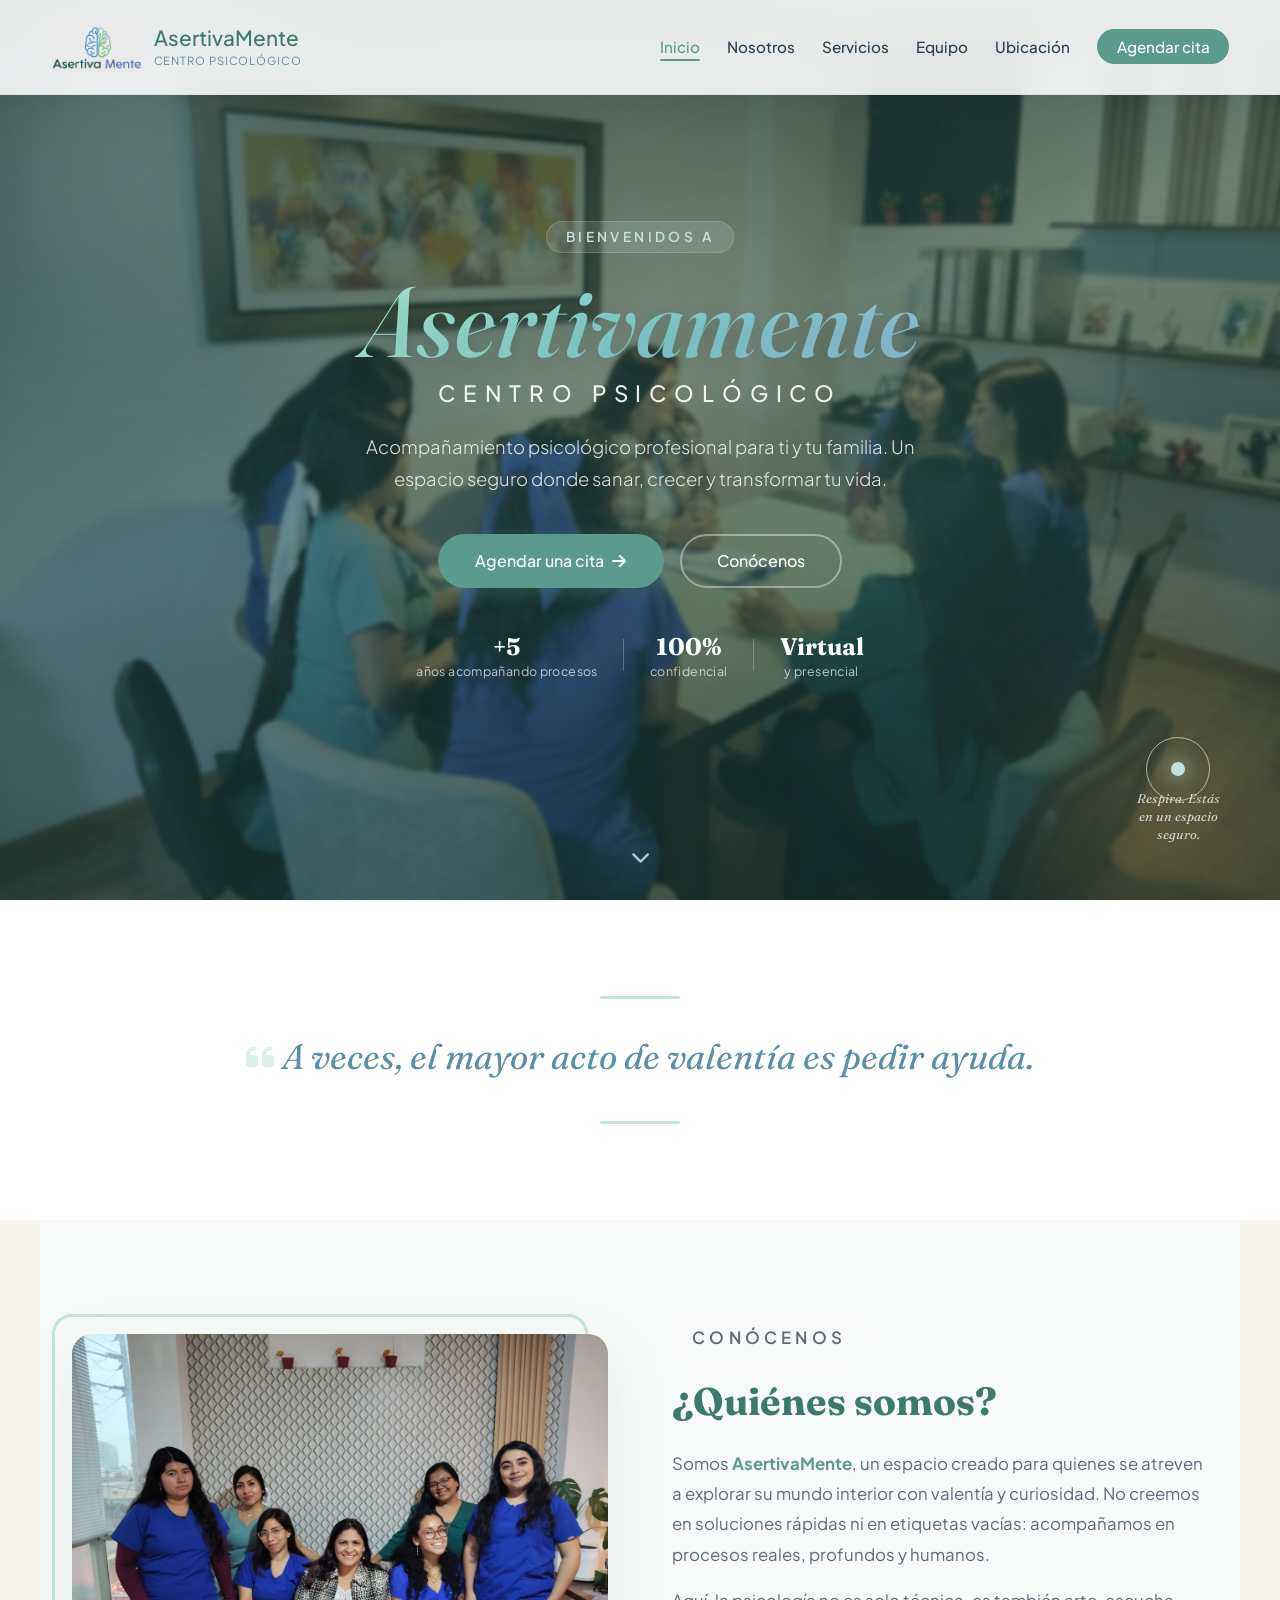
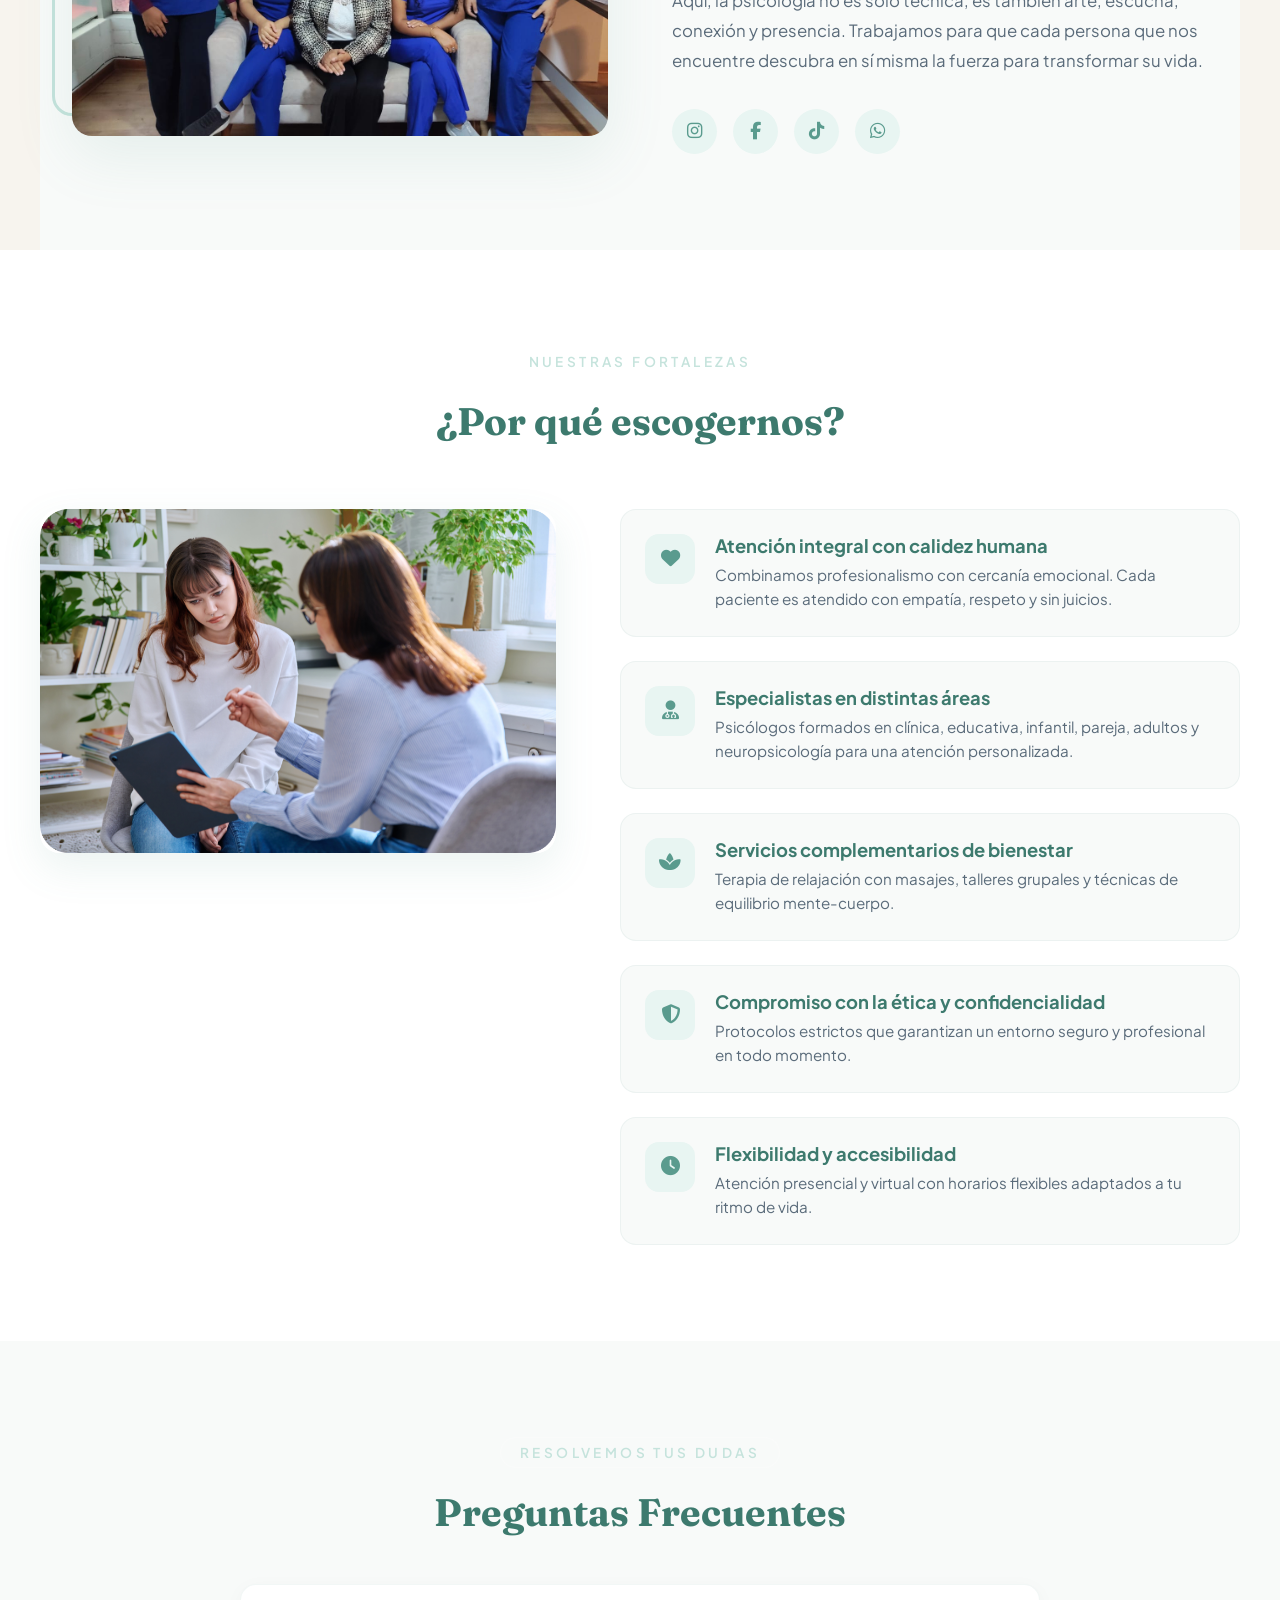
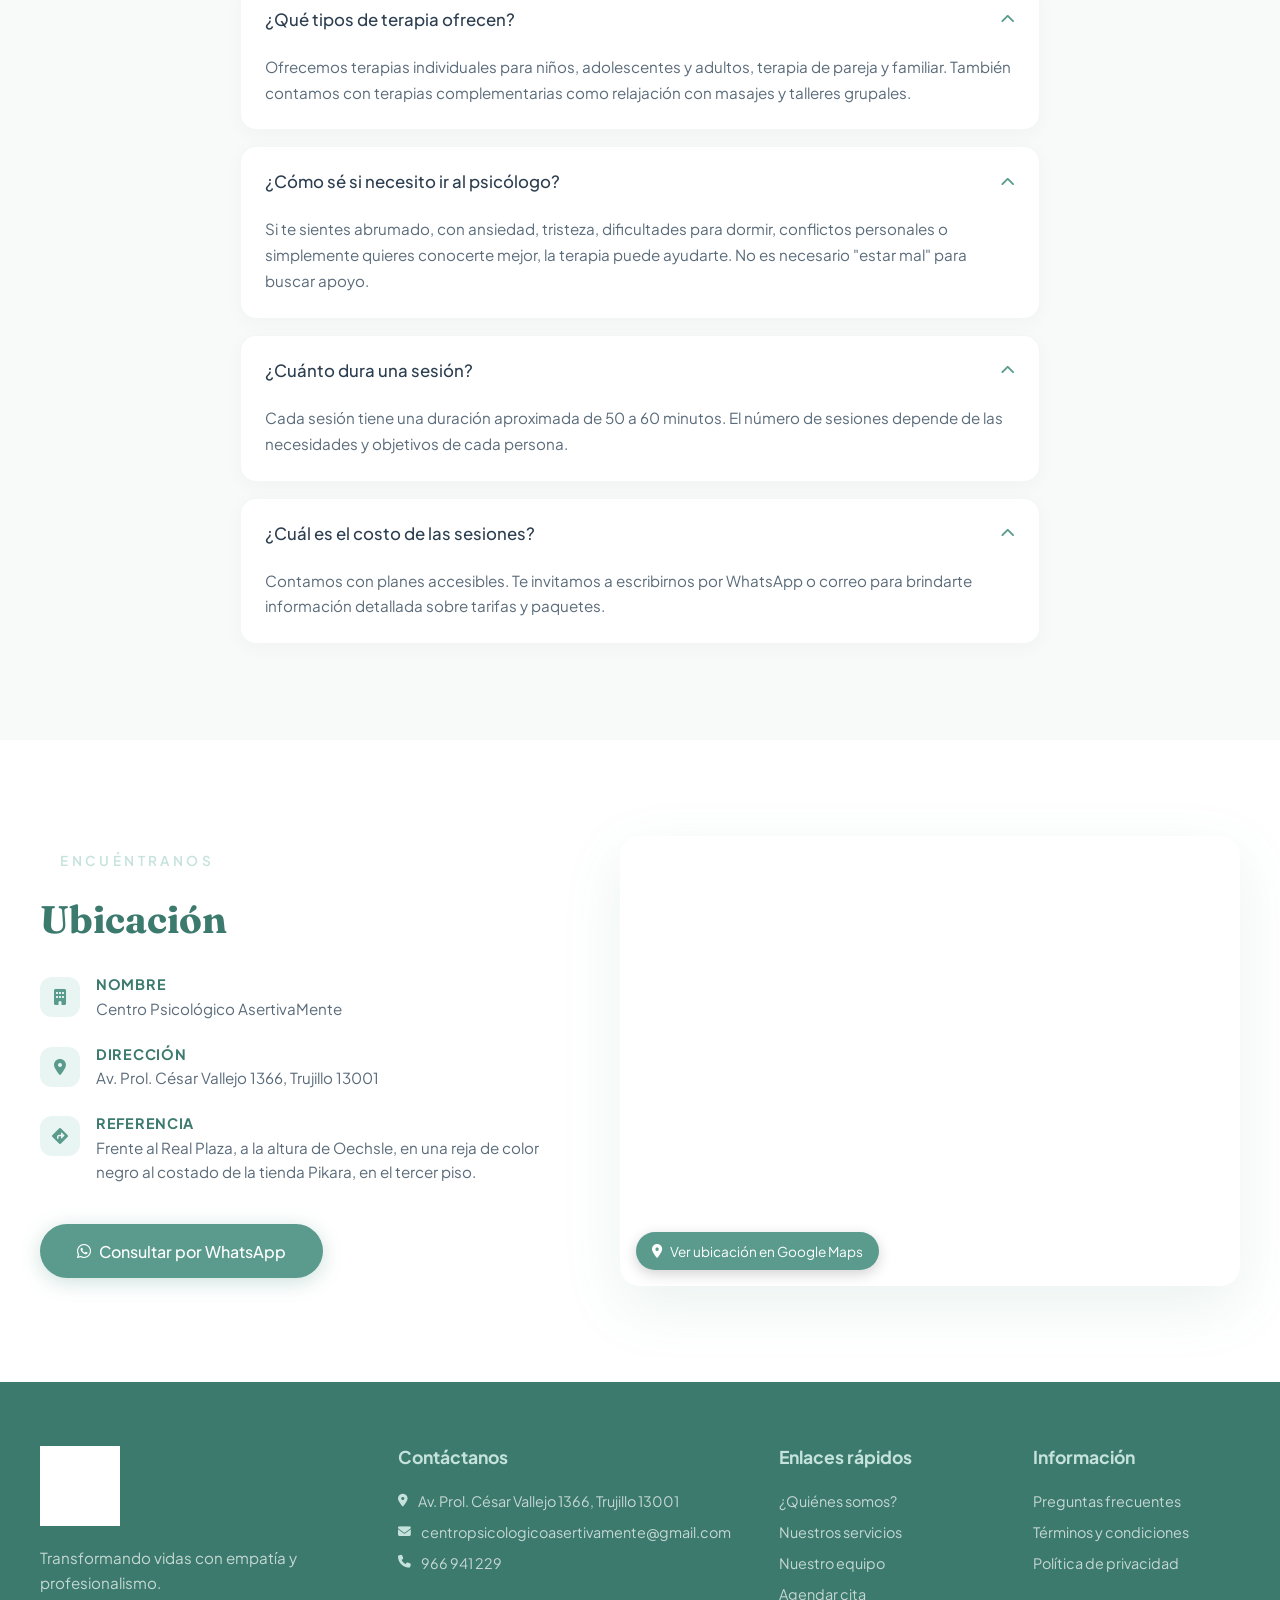
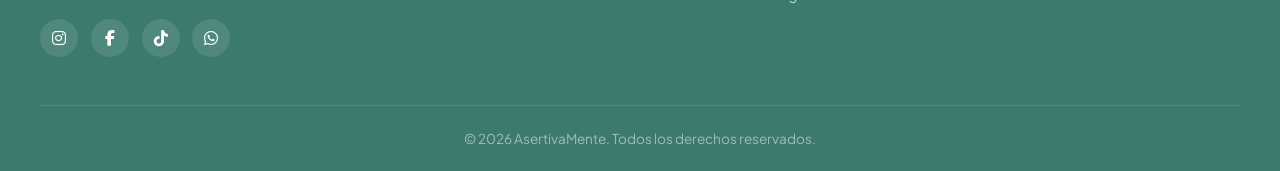
==== commit 2280b647: "mas" ====
--- a/index.html
+++ b/index.html
@@ -4,6 +4,9 @@
   <meta charset="UTF-8">
   <meta name="viewport" content="width=device-width, initial-scale=1.0">
   <title>AsertivaMente | Centro Psicológico en Trujillo</title>
+  <link rel="preconnect" href="https://fonts.googleapis.com">
+  <link rel="preconnect" href="https://fonts.gstatic.com" crossorigin>
+  <link href="https://fonts.googleapis.com/css2?family=Fraunces:ital,opsz,wght@0,9..144,400;0,9..144,500;0,9..144,600;1,9..144,500&family=Plus+Jakarta+Sans:wght@400;500;600;700&display=swap" rel="stylesheet">
   <link rel="stylesheet" href="css/styles.css">
   <link rel="stylesheet" href="https://cdnjs.cloudflare.com/ajax/libs/font-awesome/6.4.0/css/all.min.css">
 </head>
@@ -31,16 +34,52 @@
     <!-- HERO -->
     <section class="hero-home">
       <div class="hero-overlay"></div>
-      <div class="hero-content-home reveal">
-        <p class="eyebrow-home">Bienvenidos a</p>
-        <h1 class="hero-title">ASERTIVAMENTE</h1>
-        <p class="hero-subtitle">Centro Psicológico</p>
-        <p class="hero-desc">Acompañamiento psicológico profesional para ti y tu familia. Un espacio seguro donde sanar, crecer y transformar tu vida.</p>
-        <div class="hero-buttons">
-          <a href="ayuda.html" class="btn btn-primary">Agendar una cita</a>
+
+      <div class="hero-blobs" aria-hidden="true">
+        <span class="blob blob-1"></span>
+        <span class="blob blob-2"></span>
+        <span class="blob blob-3"></span>
+      </div>
+
+      <div class="hero-content-home">
+        <p class="eyebrow-home hero-anim" style="--d:0.05s">Bienvenidos a</p>
+        <h1 class="hero-title hero-anim" style="--d:0.2s">Asertivamente</h1>
+        <p class="hero-subtitle hero-anim" style="--d:0.35s">Centro Psicológico</p>
+        <p class="hero-desc hero-anim" style="--d:0.5s">Acompañamiento psicológico profesional para ti y tu familia. Un espacio seguro donde sanar, crecer y transformar tu vida.</p>
+
+        <div class="hero-buttons hero-anim" style="--d:0.65s">
+          <a href="ayuda.html" class="btn btn-primary">
+            <span>Agendar una cita</span>
+            <i class="fas fa-arrow-right"></i>
+          </a>
           <a href="#quienes-somos" class="btn btn-outline">Conócenos</a>
         </div>
-      </div>
+
+        <div class="hero-stats hero-anim" style="--d:0.8s">
+          <div class="hero-stat">
+            <strong>+5</strong>
+            <span>años acompañando procesos</span>
+          </div>
+          <span class="hero-stat-divider" aria-hidden="true"></span>
+          <div class="hero-stat">
+            <strong>100%</strong>
+            <span>confidencial</span>
+          </div>
+          <span class="hero-stat-divider" aria-hidden="true"></span>
+          <div class="hero-stat">
+            <strong>Virtual</strong>
+            <span>y presencial</span>
+          </div>
+        </div>
+      </div>
+
+      <div class="breathing-guide hero-anim" style="--d:1.1s" aria-hidden="true">
+        <span class="breathing-ring breathing-ring-2"></span>
+        <span class="breathing-ring breathing-ring-1"></span>
+        <span class="breathing-dot"></span>
+        <p class="breathing-label">Respira. Estás en un espacio seguro.</p>
+      </div>
+
       <div class="scroll-indicator">
         <i class="fas fa-chevron-down"></i>
       </div>
@@ -192,7 +231,7 @@
               <i class="fas fa-map-marker-alt"></i>
               <div>
                 <strong>Dirección</strong>
-                <span>Av. Prolongación César Vallejo 1366, Trujillo</span>
+                <span>Av. Prol. César Vallejo 1366, Trujillo 13001</span>
               </div>
             </li>
             <li>
@@ -203,7 +242,7 @@
               </div>
             </li>
           </ul>
-          <a href="https://wa.me/51999999999" class="btn btn-primary" target="_blank">
+          <a href="https://wa.me/51966941229" class="btn btn-primary" target="_blank">
             <i class="fab fa-whatsapp"></i> Consultar por WhatsApp
           </a>
         </div>
@@ -218,6 +257,9 @@
             referrerpolicy="no-referrer-when-downgrade"
             title="Ubicación AsertivaMente">
           </iframe>
+          <a class="map-link" href="https://maps.app.goo.gl/vT2vbnPLq6Pjrkya9" target="_blank" rel="noopener noreferrer">
+            <i class="fas fa-map-marker-alt"></i> Ver ubicación en Google Maps
+          </a>
         </div>
       </div>
     </section>
@@ -239,9 +281,9 @@
       <div class="footer-col">
         <h4>Contáctanos</h4>
         <ul>
-          <li><i class="fas fa-map-marker-alt"></i> Av. Prolongación César Vallejo 1366</li>
-          <li><i class="fas fa-envelope"></i> hola@asertivamente.com</li>
-          <li><i class="fas fa-phone"></i> +51 999 999 999</li>
+          <li><i class="fas fa-map-marker-alt"></i> Av. Prol. César Vallejo 1366, Trujillo 13001</li>
+          <li><i class="fas fa-envelope"></i> <a href="mailto:centropsicologicoasertivamente@gmail.com">centropsicologicoasertivamente@gmail.com</a></li>
+          <li><i class="fas fa-phone"></i> <a href="tel:+51966941229">966 941 229</a></li>
         </ul>
       </div>
       <div class="footer-col">
--- a/css/styles.css
+++ b/css/styles.css
@@ -2,7 +2,18 @@
   margin: 0;
   padding: 0;
   box-sizing: border-box;
-  font-family: 'Trebuchet MS', sans-serif;
+  font-family: 'Plus Jakarta Sans', 'Trebuchet MS', sans-serif;
+}
+
+:root {
+  --font-display: 'Fraunces', Georgia, serif;
+  --font-body: 'Plus Jakarta Sans', 'Trebuchet MS', sans-serif;
+  --teal-deep: #1f4a45;
+  --teal: #3d7a6e;
+  --sage: #5a9b8e;
+  --mint: #c5e3dc;
+  --sand: #e8b568;
+  --cream: #faf8f4;
 }
 
 body {
@@ -114,7 +125,7 @@
 }
 
 .hero-content h1 {
-  font-family: Georgia, serif;
+  font-family: var(--font-display);
   font-size: clamp(2.4rem, 5vw, 4.2rem);
   line-height: 1.08;
   margin-bottom: 1rem;
@@ -154,11 +165,11 @@
 
 .page-shell { width: min(1100px, calc(100% - 3rem)); margin: 0 auto; flex: 1; padding: 5.5rem 0; }
 .page-heading { max-width: 720px; margin-bottom: 3rem; }
-.page-heading h1 { font-family: Georgia, serif; font-size: clamp(2rem, 4vw, 3.5rem); line-height: 1.1; margin-bottom: 1rem; color: #2f4f4a; }
+.page-heading h1 { font-family: var(--font-display); font-size: clamp(2rem, 4vw, 3.5rem); line-height: 1.1; margin-bottom: 1rem; color: #2f4f4a; }
 .page-heading > p:last-child { color: #61706d; font-size: 1.08rem; line-height: 1.7; }
 .about-grid, .team-grid, .services-grid { display: grid; grid-template-columns: repeat(2, 1fr); gap: 1.25rem; }
 .feature-panel, .team-card, .service-card { background: #fffdf9; border: 1px solid #dce7e2; border-radius: 6px; padding: 2rem; box-shadow: 0 12px 30px rgba(36, 61, 59, 0.06); }
-.feature-panel h2, .team-card h2, .service-card h2 { font-family: Georgia, serif; margin: 1rem 0 0.75rem; color: #2f4f4a; }
+.feature-panel h2, .team-card h2, .service-card h2 { font-family: var(--font-display); margin: 1rem 0 0.75rem; color: #2f4f4a; }
 .feature-panel p, .team-card p, .service-card p { color: #64716f; line-height: 1.65; }
 .panel-number, .service-icon { color: #d27e43; font-weight: bold; letter-spacing: 0.1em; }
 .footer { margin-top: auto; text-align: center; padding: 1.5rem; background-color: #fffdf9; color: #77817f; font-size: 0.9rem; border-top: 1px solid #e1e8e4; }
@@ -167,7 +178,7 @@
 .avatar-alt { background: #f5dfca; color: #b86837; }
 .role, .location-label { color: #d27e43 !important; font-weight: bold; font-size: 0.85rem; }
 .location-panel, .contact-panel { display: flex; justify-content: space-between; align-items: center; gap: 2rem; padding: 2.5rem; border-radius: 6px; background: #2f5b56; color: #fffdf9; }
-.location-panel h2, .contact-panel h2 { font-family: Georgia, serif; margin: 0.7rem 0; font-size: 2rem; }
+.location-panel h2, .contact-panel h2 { font-family: var(--font-display); margin: 0.7rem 0; font-size: 2rem; }
 .location-panel p, .contact-panel p { line-height: 1.7; color: #dcece8; }
 .location-panel .btn, .contact-panel .btn { background: #e6a66a; color: #243d3b; white-space: nowrap; }
 .muted { opacity: 0.8; margin-top: 0.5rem; }
@@ -312,8 +323,66 @@
 .hero-overlay {
   position: absolute;
   inset: 0;
-  background: rgba(45, 80, 74, 0.55);
+  z-index: 0;
+  background: linear-gradient(160deg, rgba(20, 45, 41, 0.78) 0%, rgba(31, 74, 69, 0.6) 45%, rgba(20, 45, 41, 0.82) 100%);
   backdrop-filter: blur(2px);
+}
+
+/* Formas orgánicas flotantes: dan profundidad sin depender de la foto */
+.hero-blobs {
+  position: absolute;
+  inset: 0;
+  z-index: 1;
+  overflow: hidden;
+  pointer-events: none;
+}
+
+.blob {
+  position: absolute;
+  border-radius: 50%;
+  filter: blur(70px);
+  opacity: 0.35;
+  mix-blend-mode: screen;
+}
+
+.blob-1 {
+  width: 32vw;
+  height: 32vw;
+  top: -8%;
+  left: -6%;
+  background: radial-gradient(circle, var(--mint) 0%, transparent 70%);
+  animation: drift1 22s ease-in-out infinite alternate;
+}
+
+.blob-2 {
+  width: 26vw;
+  height: 26vw;
+  bottom: -10%;
+  right: -4%;
+  background: radial-gradient(circle, var(--sand) 0%, transparent 70%);
+  animation: drift2 26s ease-in-out infinite alternate;
+}
+
+.blob-3 {
+  width: 20vw;
+  height: 20vw;
+  top: 40%;
+  right: 20%;
+  background: radial-gradient(circle, var(--sage) 0%, transparent 70%);
+  animation: drift3 18s ease-in-out infinite alternate;
+}
+
+@keyframes drift1 {
+  0% { transform: translate(0, 0) scale(1); }
+  100% { transform: translate(6vw, 8vh) scale(1.15); }
+}
+@keyframes drift2 {
+  0% { transform: translate(0, 0) scale(1); }
+  100% { transform: translate(-5vw, -6vh) scale(1.2); }
+}
+@keyframes drift3 {
+  0% { transform: translate(0, 0) scale(1); }
+  100% { transform: translate(-4vw, 5vh) scale(0.9); }
 }
 
 .hero-content-home {
@@ -324,8 +393,21 @@
   color: #ffffff;
 }
 
+/* Animación de entrada escalonada para el contenido del hero */
+.hero-anim {
+  opacity: 0;
+  transform: translateY(26px);
+  animation: heroFadeUp 0.9s cubic-bezier(0.16, 1, 0.3, 1) forwards;
+  animation-delay: var(--d, 0s);
+}
+
+@keyframes heroFadeUp {
+  to { opacity: 1; transform: translateY(0); }
+}
+
 .eyebrow-home {
-  color: #c5e3dc;
+  font-family: var(--font-body);
+  color: var(--mint);
   font-size: 0.85rem;
   font-weight: 600;
   letter-spacing: 0.25em;
@@ -339,22 +421,26 @@
 }
 
 .hero-title {
-  font-family: Georgia, serif;
-  font-size: clamp(3rem, 8vw, 6rem);
-  font-weight: 700;
+  font-family: var(--font-display);
+  font-style: italic;
+  font-optical-sizing: auto;
+  font-size: clamp(3rem, 8vw, 6.2rem);
+  font-weight: 500;
   line-height: 1;
   margin-bottom: 0.5rem;
   background: linear-gradient(135deg, #a8e6cf 0%, #7fcdcd 50%, #8fbcd4 100%);
   -webkit-background-clip: text;
   -webkit-text-fill-color: transparent;
   background-clip: text;
-  letter-spacing: 0.05em;
+  letter-spacing: 0.01em;
   text-shadow: 0 4px 20px rgba(0, 0, 0, 0.15);
+  text-transform: none;
 }
 
 .hero-subtitle {
+  font-family: var(--font-body);
   font-size: clamp(1rem, 2.5vw, 1.4rem);
-  font-weight: 400;
+  font-weight: 500;
   letter-spacing: 0.35em;
   text-transform: uppercase;
   margin-bottom: 1.5rem;
@@ -362,6 +448,7 @@
 }
 
 .hero-desc {
+  font-family: var(--font-body);
   font-size: 1.15rem;
   line-height: 1.7;
   max-width: 600px;
@@ -375,6 +462,105 @@
   gap: 1rem;
   justify-content: center;
   flex-wrap: wrap;
+  margin-bottom: 2.75rem;
+}
+
+.hero-buttons .btn-primary i {
+  transition: transform 0.35s cubic-bezier(0.4, 0, 0.2, 1);
+}
+
+.hero-buttons .btn-primary:hover i {
+  transform: translateX(4px);
+}
+
+/* Estadísticas de confianza */
+.hero-stats {
+  display: flex;
+  align-items: center;
+  justify-content: center;
+  gap: 1.6rem;
+  flex-wrap: wrap;
+  font-family: var(--font-body);
+}
+
+.hero-stat {
+  display: flex;
+  flex-direction: column;
+  align-items: center;
+  gap: 0.15rem;
+}
+
+.hero-stat strong {
+  font-family: var(--font-display);
+  font-size: 1.5rem;
+  color: #ffffff;
+}
+
+.hero-stat span {
+  font-size: 0.78rem;
+  letter-spacing: 0.03em;
+  color: rgba(255, 255, 255, 0.7);
+}
+
+.hero-stat-divider {
+  width: 1px;
+  height: 32px;
+  background: rgba(255, 255, 255, 0.25);
+}
+
+/* Guía de respiración: elemento distintivo del hero */
+.breathing-guide {
+  position: absolute;
+  z-index: 2;
+  right: 3.5rem;
+  bottom: 3.5rem;
+  display: flex;
+  flex-direction: column;
+  align-items: center;
+  gap: 0.9rem;
+  width: 92px;
+}
+
+.breathing-ring {
+  position: absolute;
+  border-radius: 50%;
+  border: 1px solid rgba(197, 227, 220, 0.55);
+  top: 0;
+  left: 50%;
+  width: 64px;
+  height: 64px;
+  transform: translate(-50%, 0) scale(1);
+  animation: breathe 4.2s ease-in-out infinite;
+}
+
+.breathing-ring-2 {
+  animation-delay: 0.6s;
+  border-color: rgba(232, 181, 104, 0.4);
+}
+
+.breathing-dot {
+  position: relative;
+  width: 14px;
+  height: 14px;
+  border-radius: 50%;
+  background: var(--mint);
+  box-shadow: 0 0 20px 4px rgba(197, 227, 220, 0.5);
+  margin: 25px 0 0;
+}
+
+@keyframes breathe {
+  0%, 100% { transform: translate(-50%, 0) scale(0.85); opacity: 0.9; }
+  50% { transform: translate(-50%, 0) scale(1.5); opacity: 0.15; }
+}
+
+.breathing-label {
+  font-family: var(--font-display);
+  font-style: italic;
+  font-size: 0.8rem;
+  text-align: center;
+  color: rgba(255, 255, 255, 0.75);
+  line-height: 1.4;
+  max-width: 140px;
 }
 
 .btn-primary {
@@ -457,7 +643,7 @@
 }
 
 .quote-container blockquote {
-  font-family: Georgia, serif;
+  font-family: var(--font-display);
   font-size: clamp(1.5rem, 3vw, 2.2rem);
   color: #5a8fa8;
   line-height: 1.5;
@@ -509,7 +695,7 @@
 }
 
 .about-content h2 {
-  font-family: Georgia, serif;
+  font-family: var(--font-display);
   font-size: clamp(1.8rem, 3vw, 2.6rem);
   color: #3d7a6e;
   margin-bottom: 1.5rem;
@@ -564,7 +750,7 @@
 }
 
 .why-header h2 {
-  font-family: Georgia, serif;
+  font-family: var(--font-display);
   font-size: clamp(1.8rem, 3vw, 2.6rem);
   color: #3d7a6e;
 }
@@ -647,7 +833,7 @@
 }
 
 .faq-header h2 {
-  font-family: Georgia, serif;
+  font-family: var(--font-display);
   font-size: clamp(1.8rem, 3vw, 2.6rem);
   color: #3d7a6e;
 }
@@ -738,7 +924,7 @@
 }
 
 .location-info h2 {
-  font-family: Georgia, serif;
+  font-family: var(--font-display);
   font-size: clamp(1.8rem, 3vw, 2.6rem);
   color: #3d7a6e;
   margin-bottom: 2rem;
@@ -790,6 +976,27 @@
   border-radius: 20px;
   overflow: hidden;
   box-shadow: 0 20px 60px rgba(90, 155, 142, 0.12);
+  position: relative;
+}
+
+.map-link {
+  position: absolute;
+  left: 1rem;
+  bottom: 1rem;
+  display: inline-flex;
+  align-items: center;
+  gap: 0.5rem;
+  padding: 0.65rem 1rem;
+  border-radius: 999px;
+  background: #5a9b8e;
+  color: #ffffff;
+  text-decoration: none;
+  font-size: 0.85rem;
+  box-shadow: 0 4px 14px rgba(0, 0, 0, 0.18);
+}
+
+.map-link:hover {
+  background: #3d7a6e;
 }
 
 /* Footer inicio */
@@ -887,6 +1094,16 @@
   padding: 1.5rem;
   color: rgba(255, 255, 255, 0.5);
   font-size: 0.85rem;
+}
+
+@media (prefers-reduced-motion: reduce) {
+  .hero-anim, .blob, .breathing-ring, .scroll-indicator,
+  .reveal, .reveal-left, .reveal-right {
+    animation: none !important;
+    transition: none !important;
+    opacity: 1 !important;
+    transform: none !important;
+  }
 }
 
 /* Animaciones reveal */
@@ -989,6 +1206,22 @@
     display: none;
   }
 
+  .breathing-guide {
+    display: none;
+  }
+
+  .hero-stats {
+    gap: 1rem;
+  }
+
+  .hero-stat span {
+    font-size: 0.7rem;
+  }
+
+  .blob {
+    filter: blur(50px);
+  }
+
   .footer-grid {
     grid-template-columns: 1fr;
     text-align: center;
@@ -1006,4 +1239,4 @@
   .footer-col ul li {
     justify-content: center;
   }
-}   +}
